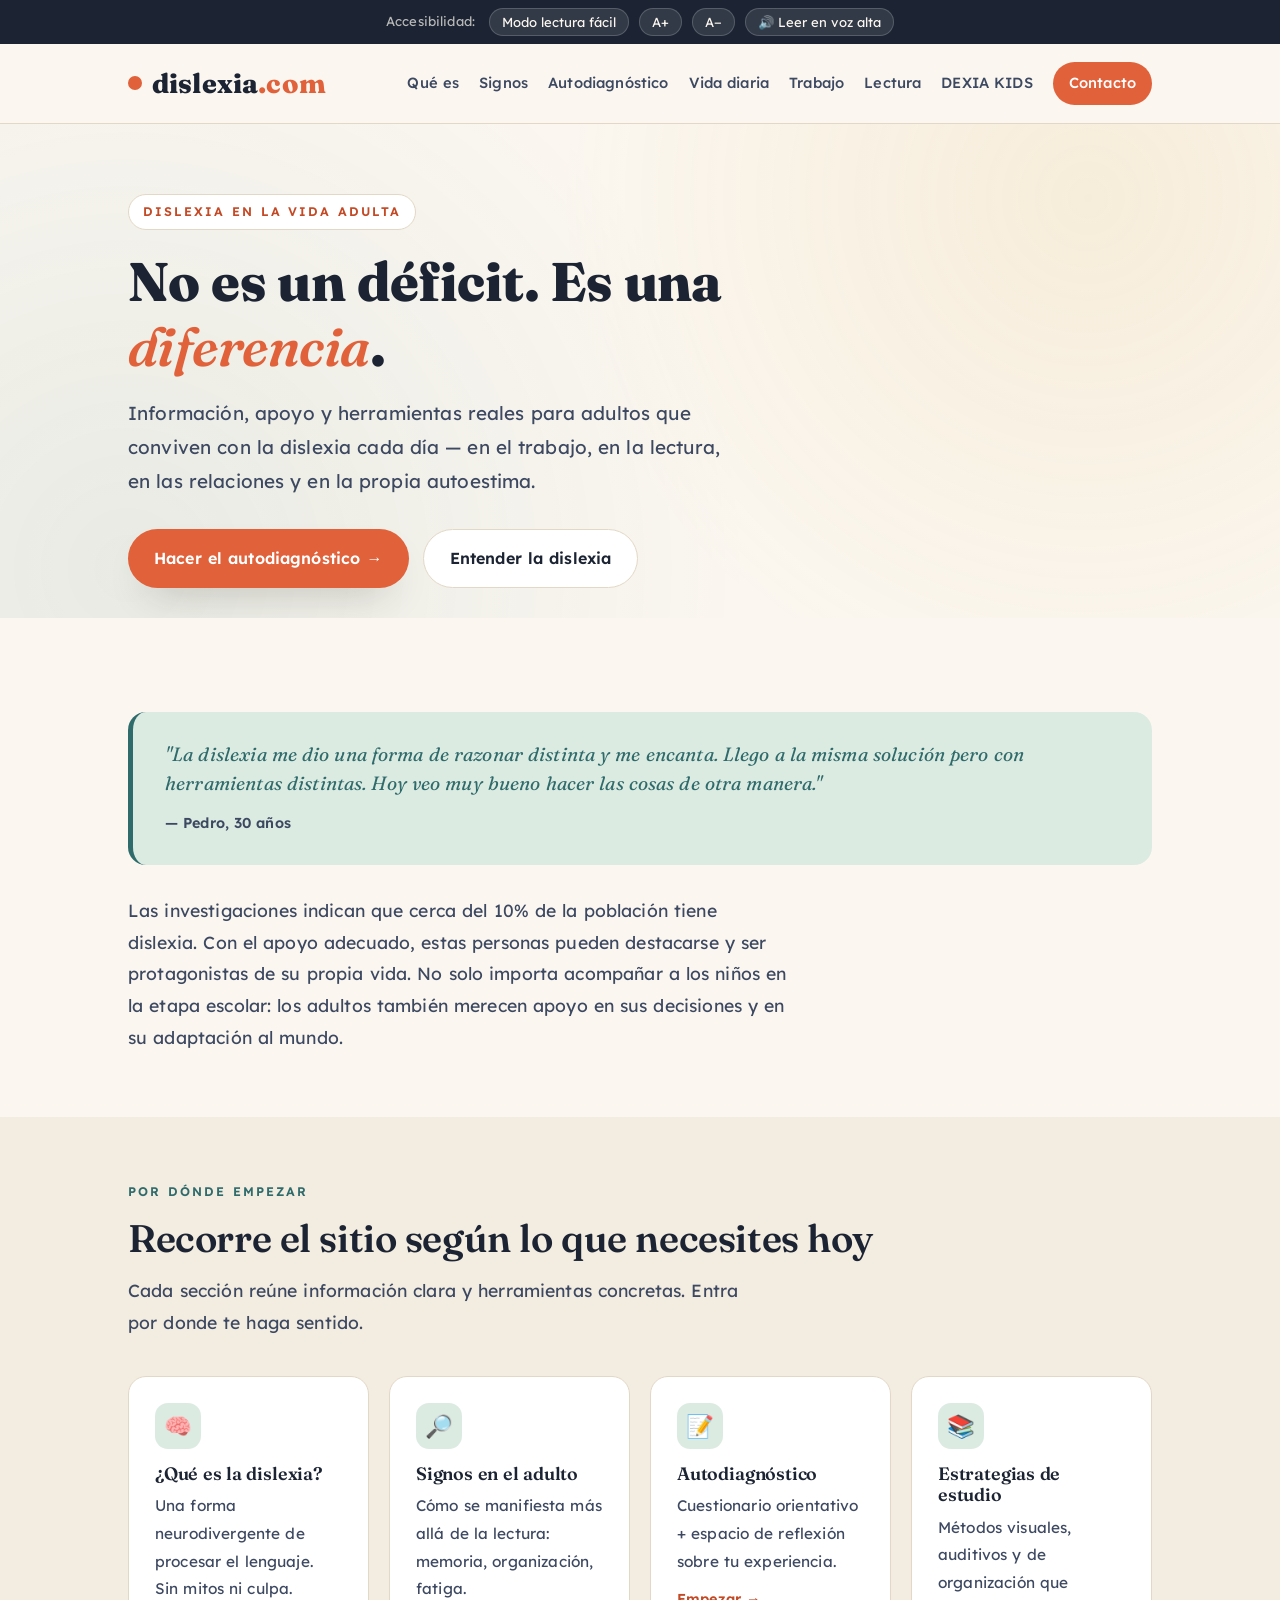
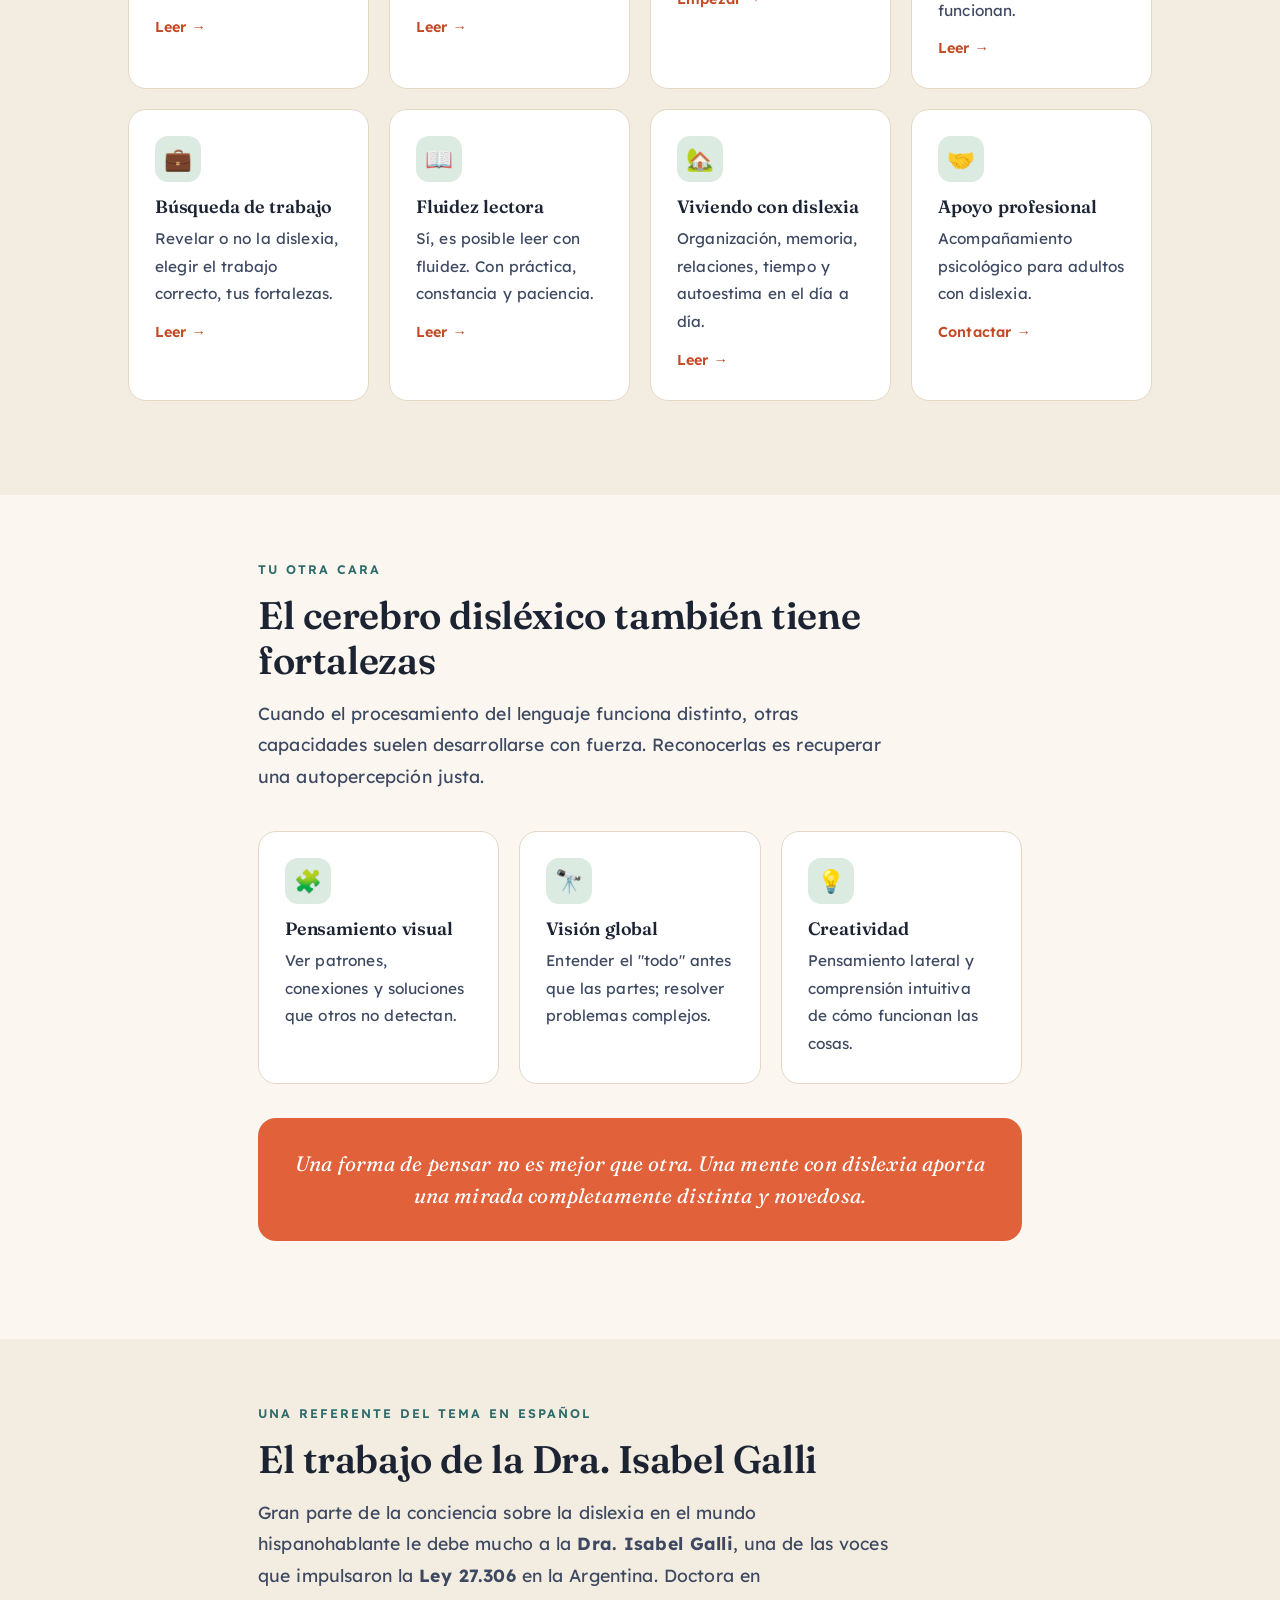
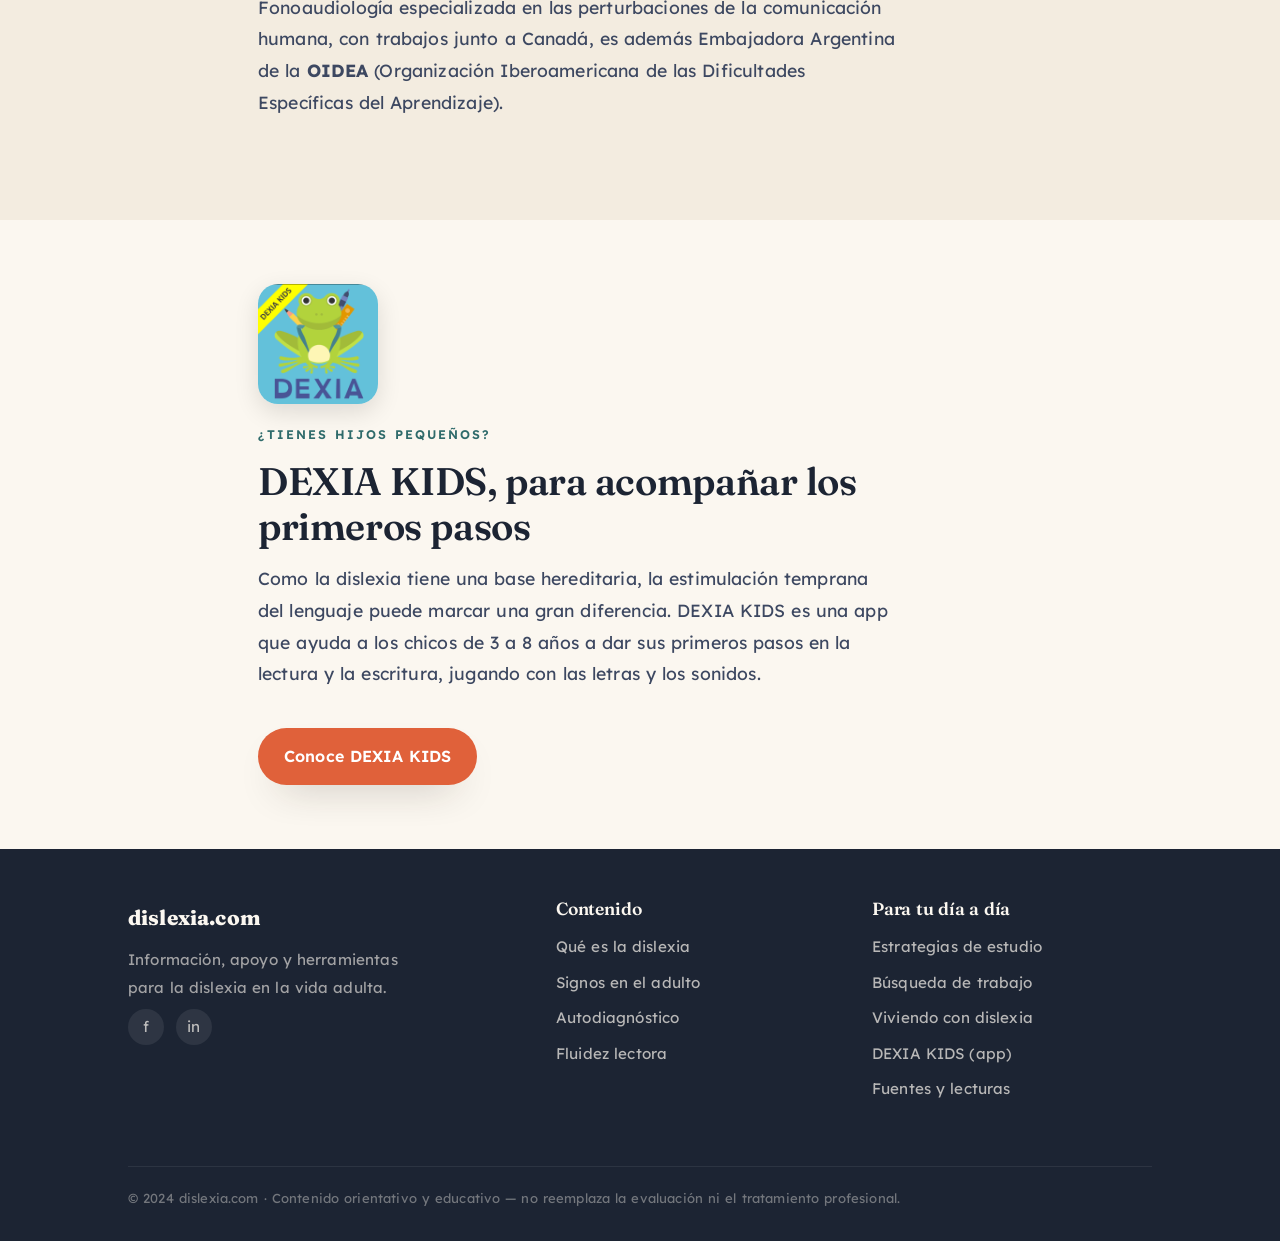
==== index.html @ 39fe810c "Add files via upload" ====
<!DOCTYPE html>
<html lang="es">
<head>
<meta charset="UTF-8">
<meta name="viewport" content="width=device-width, initial-scale=1.0">
<link rel="icon" type="image/svg+xml" href="favicon.svg">
<title>Dislexia en adultos: información, apoyo y herramientas · dislexia.com</title>
<meta name="description" content="Dislexia en adultos: qué es, signos, autodiagnóstico orientativo, estrategias para el trabajo y la lectura, y acompañamiento psicológico online.">
<link rel="canonical" href="https://dislexia.com/">
<meta name="theme-color" content="#e0613a">
<meta property="og:type" content="website">
<meta property="og:locale" content="es_AR">
<meta property="og:locale:alternate" content="en_US">
<meta property="og:site_name" content="dislexia.com">
<meta property="og:title" content="Dislexia en adultos: información, apoyo y herramientas · dislexia.com">
<meta property="og:description" content="Dislexia en adultos: qué es, signos, autodiagnóstico orientativo, estrategias para el trabajo y la lectura, y acompañamiento psicológico online.">
<meta property="og:url" content="https://dislexia.com/">
<meta property="og:image" content="https://dislexia.com/favicon.svg">
<meta name="twitter:card" content="summary">
<meta name="twitter:title" content="Dislexia en adultos: información, apoyo y herramientas · dislexia.com">
<meta name="twitter:description" content="Dislexia en adultos: qué es, signos, autodiagnóstico orientativo, estrategias para el trabajo y la lectura, y acompañamiento psicológico online.">
<link rel="preconnect" href="https://fonts.googleapis.com">
<link rel="preconnect" href="https://fonts.gstatic.com" crossorigin>
<link href="https://fonts.googleapis.com/css2?family=Fraunces:opsz,wght@9..144,400;9..144,500;9..144,600;9..144,800&family=Lexend:wght@300;400;500;600;700&display=swap" rel="stylesheet">
<link rel="stylesheet" href="estilos.css">
<script type="application/ld+json">
{
  "@context": "https://schema.org",
  "@type": "Psychologist",
  "name": "Lic. Carolina Pampliega",
  "description": "Psicóloga especializada en el acompañamiento de adultos con dislexia. Atención online en español e inglés.",
  "url": "https://dislexia.com/",
  "image": "https://dislexia.com/favicon.svg",
  "knowsLanguage": ["es", "en"],
  "availableLanguage": ["Spanish", "English"],
  "areaServed": "Online",
  "medicalSpecialty": "Psychology"
}
</script>
</head>
<body>
<div class="a11y" role="region" aria-label="Opciones de accesibilidad">
  <span>Accesibilidad:</span>
  <button id="tggLegible" aria-pressed="false">Modo lectura fácil</button>
  <button id="fontUp">A+</button>
  <button id="fontDown">A−</button>
  <button id="readAloud" aria-pressed="false">🔊 Leer en voz alta</button>
</div>

<nav class="site">
  <div class="wrap">
    <a href="index.html" class="brand"><span class="dot"></span>dislexia<span style="color:var(--accent)">.com</span></a>
    <button class="navtoggle" aria-label="Menú" id="navtoggle">☰</button>
    <div class="navlinks" id="navlinks">
      <a href="que-es.html">Qué es</a>
      <a href="signos.html">Signos</a>
      <a href="autodiagnostico.html">Autodiagnóstico</a>
      <a href="vida-diaria.html">Vida diaria</a>
      <a href="trabajo.html">Trabajo</a>
      <a href="lectura.html">Lectura</a>
      <a href="dexia-kids.html">DEXIA KIDS</a>
      <a href="contacto.html" class="cta">Contacto</a>
    </div>
  </div>
</nav>

<main>
<header class="page-head" style="padding-bottom:30px">
  <div class="bg"></div>
  <div class="wrap">
    <span class="eyebrow">Dislexia en la vida adulta</span>
    <h1>No es un déficit. Es una <em>diferencia</em>.</h1>
    <p class="lead">Información, apoyo y herramientas reales para adultos que conviven con la dislexia cada día — en el trabajo, en la lectura, en las relaciones y en la propia autoestima.</p>
    <div class="cta-row" style="margin-top:30px">
      <a href="autodiagnostico.html" class="btn btn-primary">Hacer el autodiagnóstico →</a>
      <a href="que-es.html" class="btn btn-ghost">Entender la dislexia</a>
    </div>
  </div>
</header>

<section class="block">
  <div class="wrap">
    <div class="quote-box reveal">
      <p>"La dislexia me dio una forma de razonar distinta y me encanta. Llego a la misma solución pero con herramientas distintas. Hoy veo muy bueno hacer las cosas de otra manera."</p>
      <cite>— Pedro, 30 años</cite>
    </div>
    <p style="font-size:1.1rem;color:var(--ink-soft);max-width:60ch">Las investigaciones indican que cerca del 10% de la población tiene dislexia. Con el apoyo adecuado, estas personas pueden destacarse y ser protagonistas de su propia vida. No solo importa acompañar a los niños en la etapa escolar: los adultos también merecen apoyo en sus decisiones y en su adaptación al mundo.</p>
  </div>
</section>

<section class="block alt">
  <div class="wrap">
    <span class="sec-tag">Por dónde empezar</span>
    <h2>Recorre el sitio según lo que necesites hoy</h2>
    <p class="sec-intro">Cada sección reúne información clara y herramientas concretas. Entra por donde te haga sentido.</p>
    <div class="cards">
      <a href="que-es.html" class="card reveal"><div class="ico">🧠</div><h3>¿Qué es la dislexia?</h3><p>Una forma neurodivergente de procesar el lenguaje. Sin mitos ni culpa.</p><span class="more">Leer →</span></a>
      <a href="signos.html" class="card reveal"><div class="ico">🔎</div><h3>Signos en el adulto</h3><p>Cómo se manifiesta más allá de la lectura: memoria, organización, fatiga.</p><span class="more">Leer →</span></a>
      <a href="autodiagnostico.html" class="card reveal"><div class="ico">📝</div><h3>Autodiagnóstico</h3><p>Cuestionario orientativo + espacio de reflexión sobre tu experiencia.</p><span class="more">Empezar →</span></a>
      <a href="estudio.html" class="card reveal"><div class="ico">📚</div><h3>Estrategias de estudio</h3><p>Métodos visuales, auditivos y de organización que funcionan.</p><span class="more">Leer →</span></a>
      <a href="trabajo.html" class="card reveal"><div class="ico">💼</div><h3>Búsqueda de trabajo</h3><p>Revelar o no la dislexia, elegir el trabajo correcto, tus fortalezas.</p><span class="more">Leer →</span></a>
      <a href="lectura.html" class="card reveal"><div class="ico">📖</div><h3>Fluidez lectora</h3><p>Sí, es posible leer con fluidez. Con práctica, constancia y paciencia.</p><span class="more">Leer →</span></a>
      <a href="vida-diaria.html" class="card reveal"><div class="ico">🏡</div><h3>Viviendo con dislexia</h3><p>Organización, memoria, relaciones, tiempo y autoestima en el día a día.</p><span class="more">Leer →</span></a>
      <a href="contacto.html" class="card reveal"><div class="ico">🤝</div><h3>Apoyo profesional</h3><p>Acompañamiento psicológico para adultos con dislexia.</p><span class="more">Contactar →</span></a>
    </div>
  </div>
</section>

<section class="block">
  <div class="wrap" style="max-width:820px">
    <span class="sec-tag">Tu otra cara</span>
    <h2>El cerebro disléxico también tiene fortalezas</h2>
    <p class="sec-intro">Cuando el procesamiento del lenguaje funciona distinto, otras capacidades suelen desarrollarse con fuerza. Reconocerlas es recuperar una autopercepción justa.</p>
    <div class="cards">
      <div class="card reveal"><div class="ico">🧩</div><h3>Pensamiento visual</h3><p>Ver patrones, conexiones y soluciones que otros no detectan.</p></div>
      <div class="card reveal"><div class="ico">🔭</div><h3>Visión global</h3><p>Entender el "todo" antes que las partes; resolver problemas complejos.</p></div>
      <div class="card reveal"><div class="ico">💡</div><h3>Creatividad</h3><p>Pensamiento lateral y comprensión intuitiva de cómo funcionan las cosas.</p></div>
    </div>
    <div class="highlight-band reveal"><p>Una forma de pensar no es mejor que otra. Una mente con dislexia aporta una mirada completamente distinta y novedosa.</p></div>
  </div>
</section>

<section class="block alt">
  <div class="wrap" style="max-width:820px">
    <span class="sec-tag">Una referente del tema en español</span>
    <h2>El trabajo de la Dra. Isabel Galli</h2>
    <p class="sec-intro">Gran parte de la conciencia sobre la dislexia en el mundo hispanohablante le debe mucho a la <strong>Dra. Isabel Galli</strong>, una de las voces que impulsaron la <strong>Ley 27.306</strong> en la Argentina. Doctora en Fonoaudiología especializada en las perturbaciones de la comunicación humana, con trabajos junto a Canadá, es además Embajadora Argentina de la <strong>OIDEA</strong> (Organización Iberoamericana de las Dificultades Específicas del Aprendizaje).</p>
  </div>
</section>

<section class="block">
  <div class="wrap" style="max-width:820px">
    <img src="dexia-kids-logo.png" alt="Logo de DEXIA KIDS: una ranita con mochila, lápiz y regla" style="display:block;width:120px;height:auto;border-radius:20px;margin-bottom:20px;box-shadow:0 8px 24px rgba(0,0,0,.12)">
    <span class="sec-tag">¿Tienes hijos pequeños?</span>
    <h2>DEXIA KIDS, para acompañar los primeros pasos</h2>
    <p class="sec-intro">Como la dislexia tiene una base hereditaria, la estimulación temprana del lenguaje puede marcar una gran diferencia. DEXIA KIDS es una app que ayuda a los chicos de 3 a 8 años a dar sus primeros pasos en la lectura y la escritura, jugando con las letras y los sonidos.</p>
    <a class="btn btn-primary" href="dexia-kids.html">Conoce DEXIA KIDS</a>
  </div>
</section>
</main>

<footer>
  <div class="wrap">
    <div>
      <div class="brand-f">dislexia.com</div>
      <p style="color:rgba(251,247,240,.6);font-size:.95rem;max-width:30ch">Información, apoyo y herramientas para la dislexia en la vida adulta.</p>
      <div class="social">
        <a href="https://www.facebook.com/mundodexia/" aria-label="Facebook">f</a>
        <a href="https://www.instagram.com/todo.dislexia/" aria-label="Instagram">in</a>
      </div>
    </div>
    <div>
      <h4>Contenido</h4>
      <a href="que-es.html">Qué es la dislexia</a>
      <a href="signos.html">Signos en el adulto</a>
      <a href="autodiagnostico.html">Autodiagnóstico</a>
      <a href="lectura.html">Fluidez lectora</a>
    </div>
    <div>
      <h4>Para tu día a día</h4>
      <a href="estudio.html">Estrategias de estudio</a>
      <a href="trabajo.html">Búsqueda de trabajo</a>
      <a href="vida-diaria.html">Viviendo con dislexia</a>
      <a href="dexia-kids.html">DEXIA KIDS (app)</a>
      <a href="fuentes.html">Fuentes y lecturas</a>
    </div>
    <div class="legal" id="gc-visitors" style="display:none">Gracias a nuestros <span id="gc-count">XXX</span> visitantes en 2026.</div>
    <div class="legal">© 2024 dislexia.com · Contenido orientativo y educativo — no reemplaza la evaluación ni el tratamiento profesional.</div>
  </div>
</footer>
<script src="script.js"></script>
<script id="gc-count-fetch">
(function(){
  fetch('https://cpampliega.goatcounter.com/counter/TOTAL.json')
    .then(function(r){ return r.ok ? r.json() : Promise.reject(); })
    .then(function(d){
      // d.count_unique es el conteo de visitantes (sin formatear suele venir en count_unique o count)
      var raw = (d.count_unique != null ? d.count_unique : d.count);
      var n = parseInt(String(raw).replace(/[^0-9]/g,''), 10);
      if (isNaN(n) || n < 1) return;
      var el = document.getElementById('gc-count');
      if (el) el.textContent = n.toLocaleString('es-AR');
      document.querySelectorAll('#gc-visitors').forEach(function(x){ x.style.display=''; });
    })
    .catch(function(){ /* si falla, la linea queda oculta */ });
})();
</script>
<script data-goatcounter="https://cpampliega.goatcounter.com/count"
        async src="//gc.zgo.at/count.js"></script>
</body>
</html>
---- estilos.css ----
/* ===== dislexia.com — estilos compartidos ===== */
:root{
  --ink:#1c2433; --ink-soft:#3d4861; --paper:#fbf7f0; --paper-2:#f3ece0;
  --accent:#e0613a; --accent-deep:#c44a26; --teal:#2f6b6b; --teal-soft:#dcebe2;
  --gold:#d9a441; --line:#e3d8c6; --shadow:0 18px 40px -22px rgba(40,30,20,.45);
  --radius:18px; --maxw:1080px;
}
*{box-sizing:border-box;margin:0;padding:0}
html{scroll-behavior:smooth}
body{
  font-family:'Lexend',sans-serif; background:var(--paper); color:var(--ink);
  line-height:1.8; letter-spacing:.01em; word-spacing:.05em;
  -webkit-font-smoothing:antialiased; overflow-x:hidden;
}
h1,h2,h3,h4{font-family:'Fraunces',serif;line-height:1.18;letter-spacing:-.01em;font-weight:600}
a{color:inherit}
::selection{background:var(--accent);color:#fff}
img{max-width:100%}

/* modo lectura fácil */
body.legible{font-weight:500;line-height:2.1;letter-spacing:.05em;word-spacing:.18em}
body.legible p,body.legible li{max-width:62ch}

.wrap{max-width:var(--maxw);margin:0 auto;padding:0 28px}

/* barra accesibilidad */
.a11y{position:relative;z-index:60;background:var(--ink);color:var(--paper);
  display:flex;justify-content:center;gap:10px;flex-wrap:wrap;padding:8px 16px;font-size:.82rem}
.a11y button{background:rgba(255,255,255,.1);color:var(--paper);border:1px solid rgba(255,255,255,.18);
  padding:5px 12px;border-radius:999px;cursor:pointer;font-family:inherit;font-size:.82rem;transition:.2s}
.a11y button:hover,.a11y button[aria-pressed="true"]{background:var(--accent);border-color:var(--accent)}
.a11y span{opacity:.7;align-self:center;margin-right:4px}

/* nav */
nav.site{position:sticky;top:0;z-index:50;background:rgba(251,247,240,.9);backdrop-filter:blur(10px);
  border-bottom:1px solid var(--line)}
nav.site .wrap{display:flex;align-items:center;justify-content:space-between;padding-top:15px;padding-bottom:15px}
.brand{font-family:'Fraunces',serif;font-weight:800;font-size:1.7rem;display:flex;align-items:center;gap:10px;text-decoration:none}
.brand .dot{width:14px;height:14px;border-radius:50%;background:var(--accent)}
.brand span[style*="accent"]{margin-left:-10px}
.navlinks{display:flex;gap:20px;font-size:.92rem;font-weight:500;align-items:center;flex-wrap:wrap}
.navlinks a{text-decoration:none;color:var(--ink-soft);transition:.2s;padding:4px 0}
.navlinks a:hover,.navlinks a.active{color:var(--accent)}
.navlinks a.cta{background:var(--accent);color:#fff;padding:8px 16px;border-radius:999px}
.navlinks a.cta:hover{background:var(--accent-deep);color:#fff}
.navtoggle{display:none;background:none;border:0;font-size:1.6rem;cursor:pointer;color:var(--ink)}
@media(max-width:920px){
  .navlinks{display:none;position:absolute;top:100%;left:0;right:0;flex-direction:column;align-items:flex-start;
    background:var(--paper);padding:20px 28px;gap:14px;border-bottom:1px solid var(--line)}
  .navlinks.open{display:flex}
  .navtoggle{display:block}
}
@media(max-width:420px){
  .brand{font-size:1.45rem}
}

/* botones */
.btn{display:inline-flex;align-items:center;gap:9px;padding:14px 26px;border-radius:999px;
  font-family:inherit;font-weight:600;font-size:1rem;text-decoration:none;cursor:pointer;border:0;transition:.22s}
.btn-primary{background:var(--accent);color:#fff;box-shadow:var(--shadow)}
.btn-primary:hover{background:var(--accent-deep);transform:translateY(-2px)}
.btn-ghost{background:#fff;color:var(--ink);border:1.5px solid var(--line)}
.btn-ghost:hover{border-color:var(--accent);color:var(--accent-deep)}
.cta-row{display:flex;gap:14px;flex-wrap:wrap}

/* page header */
.page-head{padding:70px 0 50px;position:relative;overflow:hidden}
.page-head .bg{position:absolute;inset:0;z-index:0;opacity:.5;
  background:radial-gradient(circle at 85% 15%,rgba(217,164,65,.25),transparent 45%),
             radial-gradient(circle at 10% 90%,rgba(47,107,107,.18),transparent 50%)}
.page-head .wrap{position:relative;z-index:1}
.eyebrow{display:inline-block;font-size:.78rem;font-weight:600;letter-spacing:.16em;text-transform:uppercase;
  color:var(--accent-deep);background:#fff;border:1px solid var(--line);padding:6px 14px;border-radius:999px;margin-bottom:20px}
.page-head h1{font-size:clamp(2.1rem,5vw,3.4rem);font-weight:800;margin-bottom:18px;max-width:18ch}
.page-head h1 em{font-style:italic;color:var(--accent);font-weight:600}
.page-head p.lead{font-size:1.18rem;color:var(--ink-soft);max-width:56ch}

/* secciones contenido */
.content{padding:30px 0 70px}
.content .wrap{max-width:820px}
.content h2{font-size:clamp(1.5rem,3vw,2rem);margin:46px 0 16px;color:var(--ink)}
.content h2:first-child{margin-top:0}
.content h3{font-size:1.2rem;margin:30px 0 10px;color:var(--teal)}
.content p{margin-bottom:18px;color:var(--ink-soft);font-size:1.05rem}
.content ul{margin:0 0 22px;padding-left:0;list-style:none}
.content ul li{position:relative;padding-left:30px;margin-bottom:12px;color:var(--ink-soft);font-size:1.05rem}
.content ul li::before{content:"";position:absolute;left:6px;top:.7em;width:8px;height:8px;border-radius:50%;background:var(--accent)}
.content ul.check li::before{content:"✓";left:0;top:0;width:auto;height:auto;background:none;color:var(--teal);font-weight:700}

/* tarjetas */
.cards{display:grid;grid-template-columns:repeat(auto-fit,minmax(240px,1fr));gap:20px;margin:30px 0}
.card{background:#fff;border:1px solid var(--line);border-radius:var(--radius);padding:26px;transition:.25s;text-decoration:none;color:inherit;display:block}
a.card:hover{transform:translateY(-4px);box-shadow:var(--shadow);border-color:var(--accent)}
.card .ico{width:46px;height:46px;border-radius:13px;display:grid;place-items:center;background:var(--teal-soft);font-size:1.4rem;margin-bottom:14px}
.card h3{font-size:1.12rem;margin:0 0 8px;color:var(--ink)}
.card p{font-size:.96rem;color:var(--ink-soft);margin:0}
.card .more{display:inline-block;margin-top:12px;font-size:.9rem;font-weight:600;color:var(--accent-deep)}

/* cita */
.quote-box{background:var(--teal-soft);border-radius:var(--radius);padding:28px 32px;margin:30px 0;
  border-left:5px solid var(--teal)}
.quote-box p{font-family:'Fraunces',serif;font-style:italic;font-size:1.2rem;color:var(--teal);margin:0;line-height:1.55}
.quote-box cite{display:block;margin-top:12px;font-style:normal;font-size:.9rem;font-weight:600;color:var(--ink-soft);font-family:'Lexend',sans-serif}

/* callout */
.callout{background:var(--paper-2);border:1px dashed var(--line);border-radius:14px;padding:20px 24px;margin:26px 0;font-size:1rem;color:var(--ink-soft)}
.callout strong{color:var(--ink)}
.highlight-band{background:var(--accent);color:#fff;border-radius:var(--radius);padding:30px 34px;margin:34px 0;text-align:center}
.highlight-band p{color:#fff;font-family:'Fraunces',serif;font-size:1.3rem;font-style:italic;margin:0;line-height:1.5}

.alt{background:var(--paper-2)}
section.block{padding:64px 0}
section.block h2{font-size:clamp(1.7rem,3.5vw,2.4rem);margin-bottom:14px}
.sec-tag{font-size:.78rem;font-weight:600;letter-spacing:.16em;text-transform:uppercase;color:var(--teal);margin-bottom:12px;display:block}
.sec-intro{font-size:1.1rem;color:var(--ink-soft);max-width:58ch;margin-bottom:38px}

/* footer */
footer{background:var(--ink);color:rgba(251,247,240,.65);padding:50px 28px 30px}
footer .wrap{max-width:var(--maxw);display:grid;grid-template-columns:1.4fr 1fr 1fr;gap:36px}
@media(max-width:740px){footer .wrap{grid-template-columns:1fr;gap:26px}}
footer h4{font-family:'Fraunces',serif;color:var(--paper);font-size:1.1rem;margin-bottom:14px}
footer a{color:rgba(251,247,240,.7);text-decoration:none;display:block;margin-bottom:8px;font-size:.95rem}
footer a:hover{color:var(--gold)}
footer .brand-f{font-family:'Fraunces',serif;font-weight:800;color:var(--paper);font-size:1.3rem;margin-bottom:10px}
footer .legal{grid-column:1/-1;border-top:1px solid rgba(255,255,255,.12);margin-top:20px;padding-top:20px;font-size:.82rem;opacity:.6}
.social{display:flex;gap:12px;margin-top:8px}
.social a{display:inline-grid;place-items:center;width:36px;height:36px;border-radius:50%;background:rgba(255,255,255,.08);margin:0}
.social a:hover{background:var(--gold);color:var(--ink)}

.reveal{opacity:0;transform:translateY(22px);transition:.7s}
.reveal.in{opacity:1;transform:none}
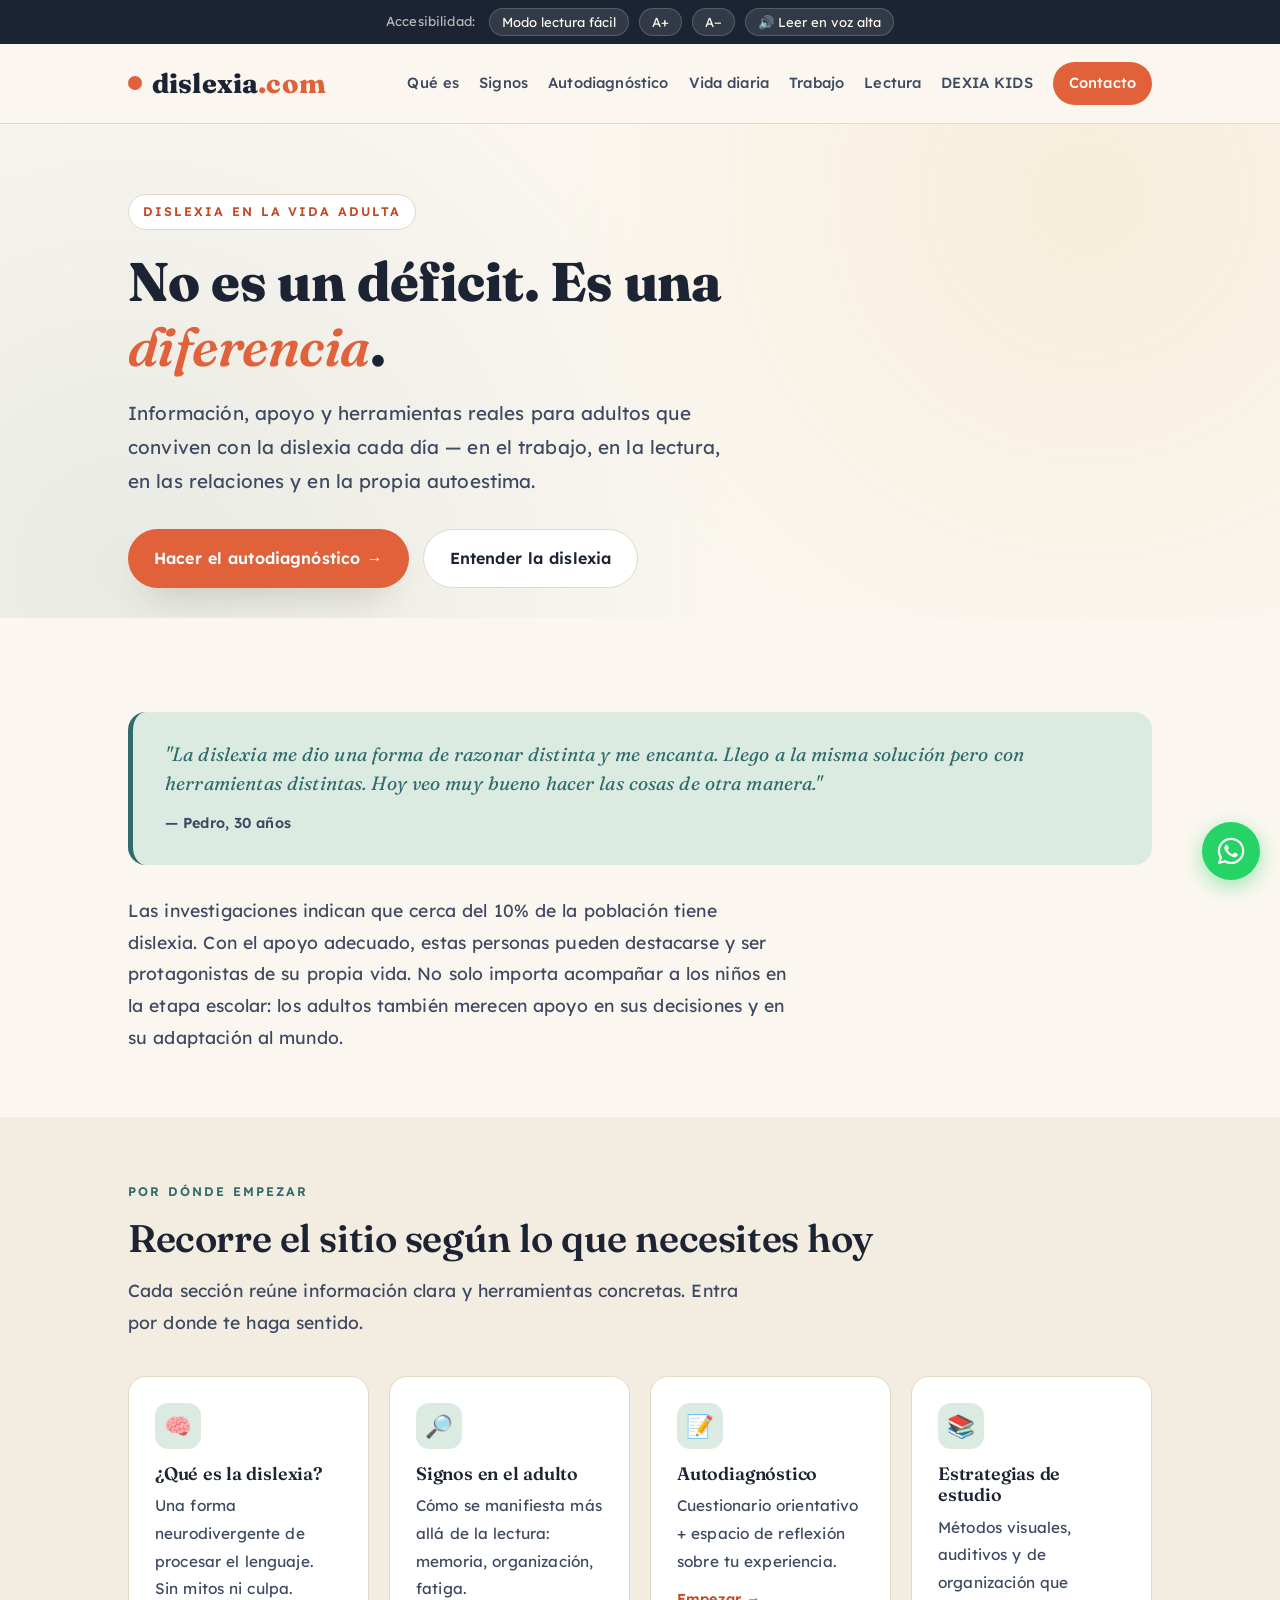
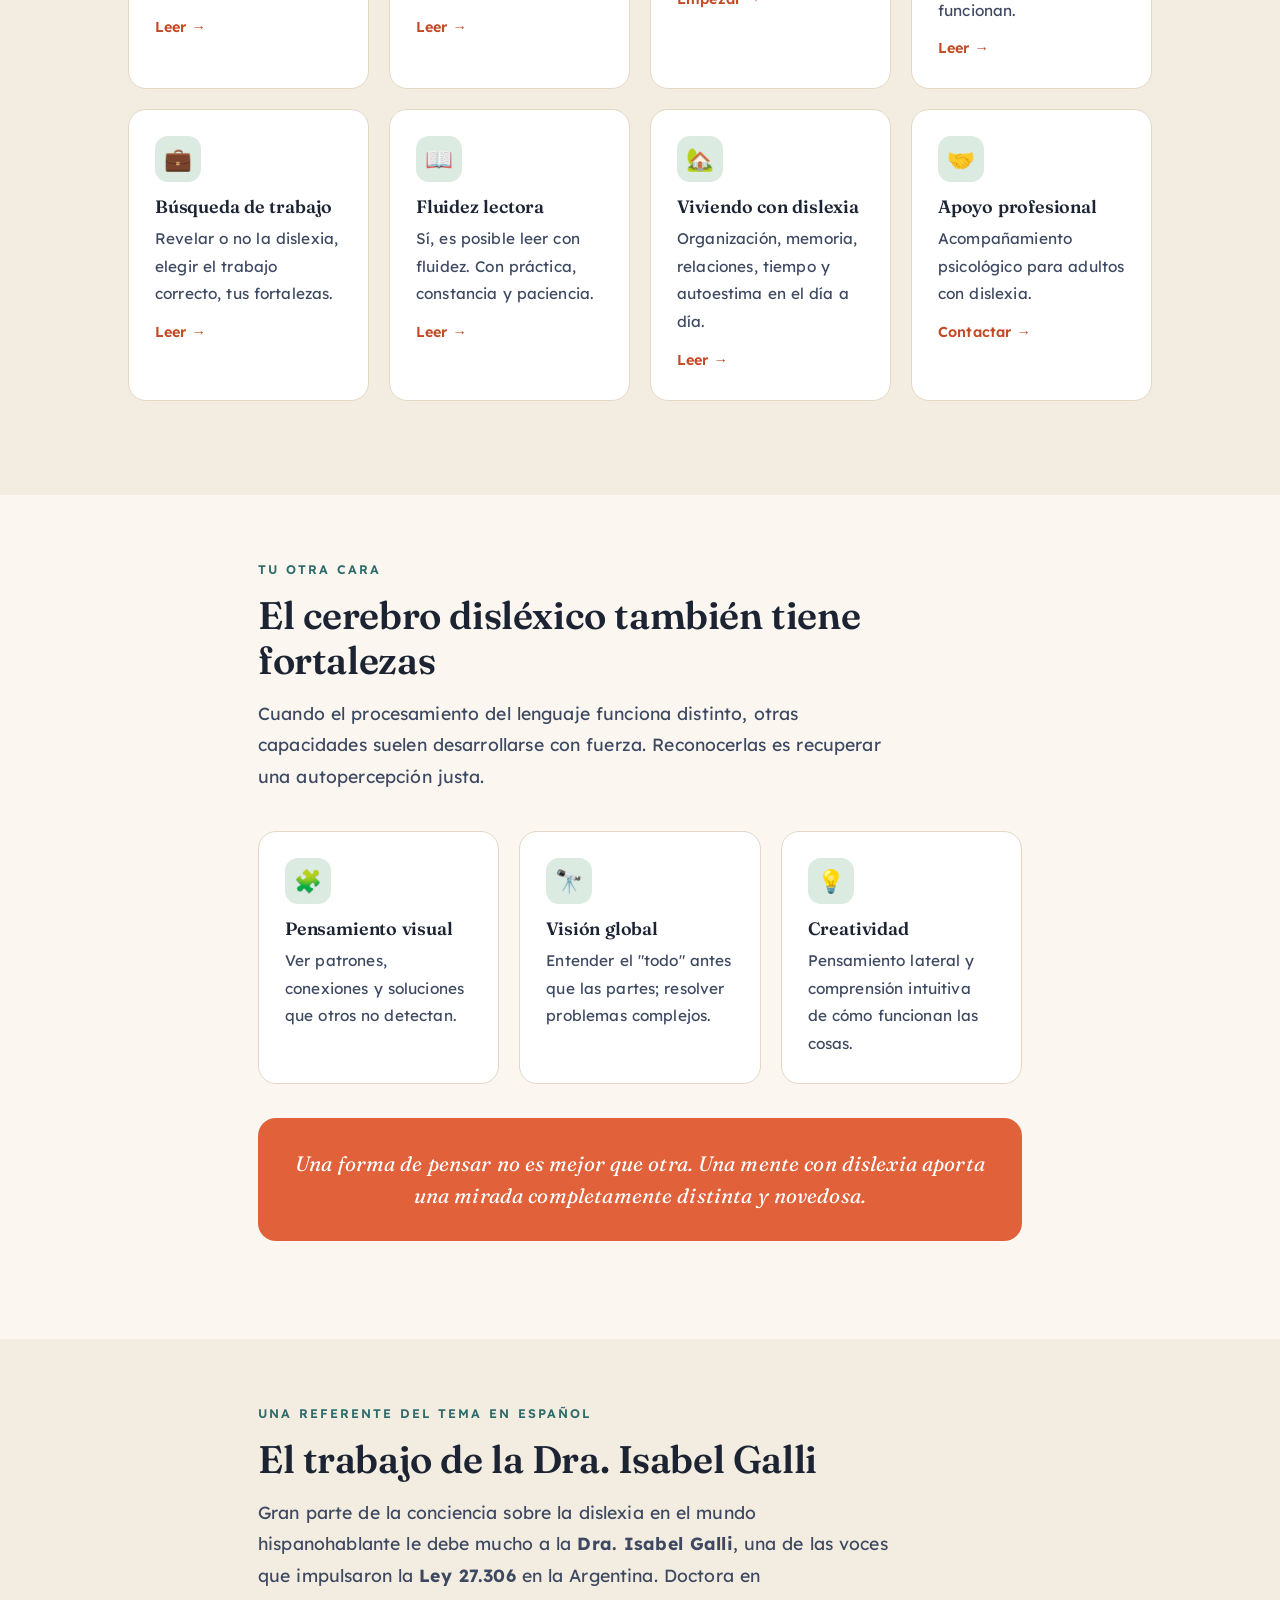
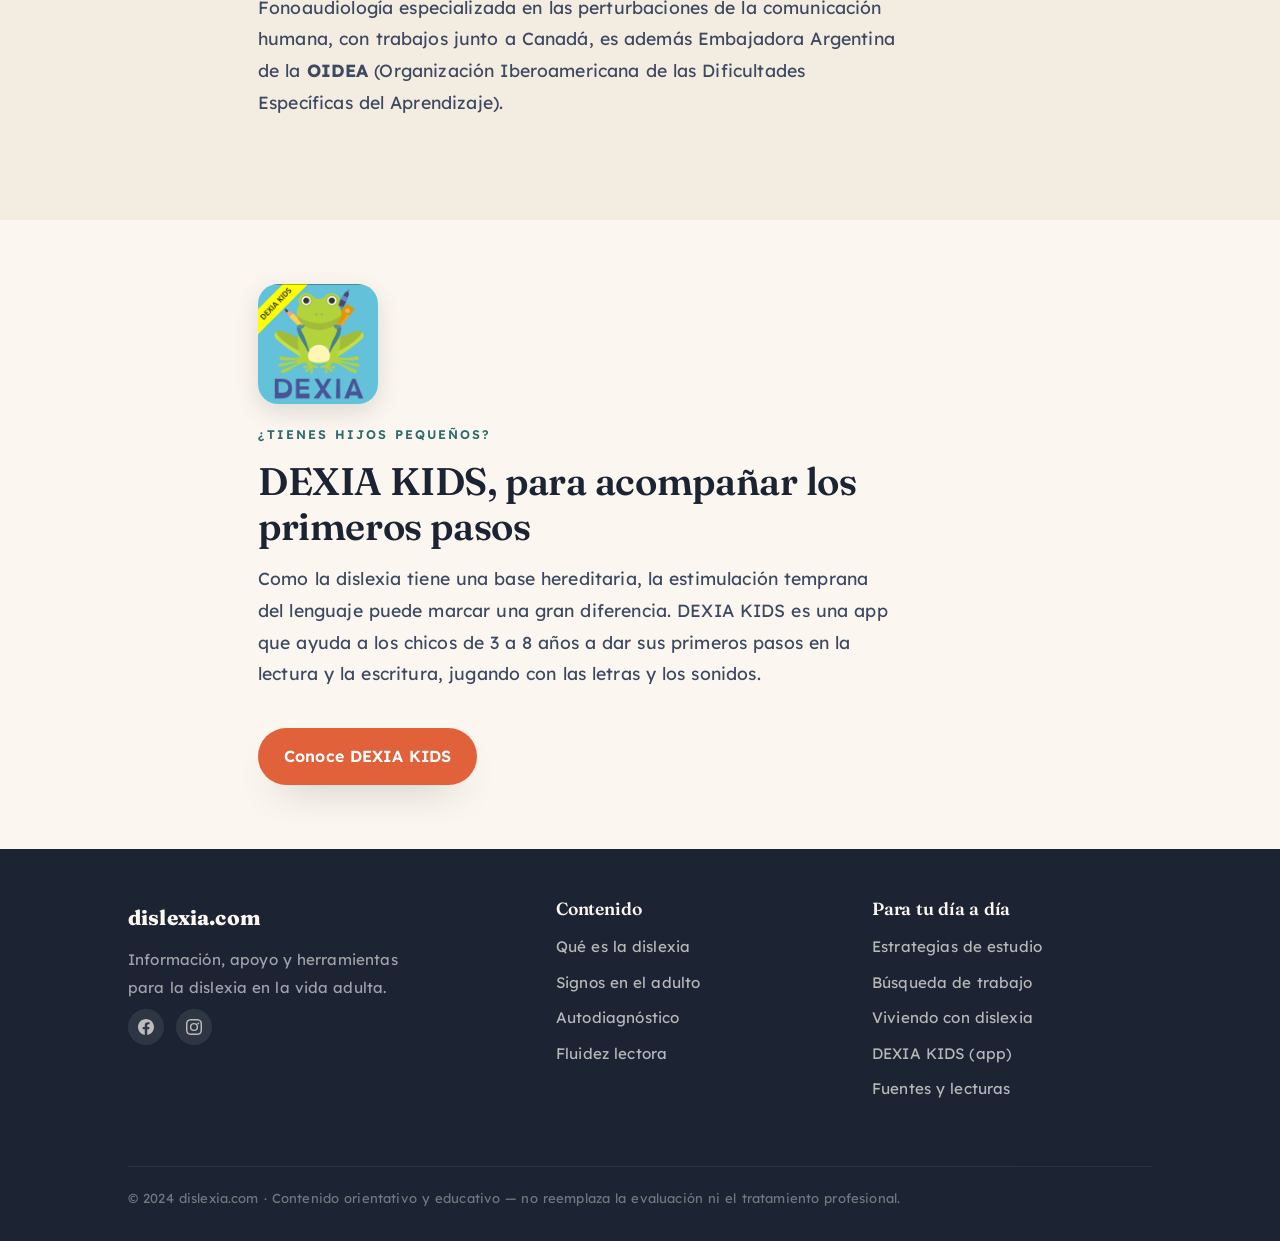
==== commit e952c369: "Add files via upload" ====
--- a/index.html
+++ b/index.html
@@ -145,8 +145,8 @@
       <div class="brand-f">dislexia.com</div>
       <p style="color:rgba(251,247,240,.6);font-size:.95rem;max-width:30ch">Información, apoyo y herramientas para la dislexia en la vida adulta.</p>
       <div class="social">
-        <a href="https://www.facebook.com/mundodexia/" aria-label="Facebook">f</a>
-        <a href="https://www.instagram.com/todo.dislexia/" aria-label="Instagram">in</a>
+        <a href="https://www.facebook.com/mundodexia/" aria-label="Facebook"><svg viewBox="0 0 24 24" width="16" height="16" fill="currentColor" aria-hidden="true"><path d="M24 12.07C24 5.4 18.63 0 12 0S0 5.4 0 12.07C0 18.1 4.39 23.1 10.13 24v-8.44H7.08v-3.49h3.05V9.41c0-3.02 1.79-4.69 4.53-4.69 1.31 0 2.68.24 2.68.24v2.97h-1.51c-1.49 0-1.96.93-1.96 1.89v2.25h3.33l-.53 3.49h-2.8V24C19.61 23.1 24 18.1 24 12.07z"/></svg></a>
+        <a href="https://www.instagram.com/todo.dislexia/" aria-label="Instagram"><svg viewBox="0 0 24 24" width="16" height="16" fill="currentColor" aria-hidden="true"><path d="M12 2.16c3.2 0 3.58.01 4.85.07 1.17.05 1.8.25 2.23.41.56.22.96.48 1.38.9.42.42.68.82.9 1.38.16.42.36 1.06.41 2.23.06 1.27.07 1.65.07 4.85s-.01 3.58-.07 4.85c-.05 1.17-.25 1.8-.41 2.23-.22.56-.48.96-.9 1.38-.42.42-.82.68-1.38.9-.42.16-1.06.36-2.23.41-1.27.06-1.65.07-4.85.07s-3.58-.01-4.85-.07c-1.17-.05-1.8-.25-2.23-.41a3.7 3.7 0 0 1-1.38-.9 3.7 3.7 0 0 1-.9-1.38c-.16-.42-.36-1.06-.41-2.23-.06-1.27-.07-1.65-.07-4.85s.01-3.58.07-4.85c.05-1.17.25-1.8.41-2.23.22-.56.48-.96.9-1.38.42-.42.82-.68 1.38-.9.42-.16 1.06-.36 2.23-.41C8.42 2.17 8.8 2.16 12 2.16zM12 0C8.74 0 8.33.01 7.05.07 5.78.13 4.9.33 4.14.63c-.79.31-1.46.72-2.12 1.38C1.35 2.67.94 3.34.63 4.13.33 4.9.13 5.77.07 7.05.01 8.33 0 8.74 0 12s.01 3.67.07 4.95c.06 1.28.26 2.15.56 2.92.31.79.72 1.46 1.38 2.12.66.66 1.33 1.07 2.12 1.38.77.3 1.64.5 2.92.56C8.33 23.99 8.74 24 12 24s3.67-.01 4.95-.07c1.28-.06 2.15-.26 2.92-.56a5.86 5.86 0 0 0 2.12-1.38 5.86 5.86 0 0 0 1.38-2.12c.3-.77.5-1.64.56-2.92.06-1.28.07-1.69.07-4.95s-.01-3.67-.07-4.95c-.06-1.28-.26-2.15-.56-2.92a5.86 5.86 0 0 0-1.38-2.12A5.86 5.86 0 0 0 19.87.63c-.77-.3-1.64-.5-2.92-.56C15.67.01 15.26 0 12 0zm0 5.84a6.16 6.16 0 1 0 0 12.32 6.16 6.16 0 0 0 0-12.32zM12 16a4 4 0 1 1 0-8 4 4 0 0 1 0 8zm6.41-10.85a1.44 1.44 0 1 0 0 2.88 1.44 1.44 0 0 0 0-2.88z"/></svg></a>
       </div>
     </div>
     <div>
@@ -187,5 +187,19 @@
 </script>
 <script data-goatcounter="https://cpampliega.goatcounter.com/count"
         async src="//gc.zgo.at/count.js"></script>
+<!-- Botón flotante de WhatsApp -->
+<a href="https://wa.me/5491130303344?text=Hola%2C%20me%20interesa%20coordinar%20la%20consulta%20sin%20costo."
+   target="_blank" rel="noopener"
+   class="wa-float" aria-label="Escribir por WhatsApp">
+  <svg viewBox="0 0 24 24" width="30" height="30" fill="#fff" aria-hidden="true"><path d="M19.05 4.91A9.82 9.82 0 0 0 12.04 2C6.58 2 2.13 6.45 2.13 11.91c0 1.75.46 3.45 1.32 4.95L2.05 22l5.25-1.38a9.9 9.9 0 0 0 4.74 1.21h.004c5.46 0 9.91-4.45 9.91-9.91 0-2.65-1.03-5.14-2.9-7.01zm-7.01 15.24h-.003a8.23 8.23 0 0 1-4.19-1.15l-.3-.18-3.12.82.83-3.04-.2-.31a8.18 8.18 0 0 1-1.26-4.38c0-4.54 3.7-8.24 8.25-8.24a8.2 8.2 0 0 1 5.83 2.42 8.18 8.18 0 0 1 2.41 5.83c0 4.54-3.7 8.24-8.24 8.24zm4.52-6.16c-.25-.12-1.47-.72-1.69-.81-.23-.08-.39-.12-.56.12-.16.25-.64.81-.79.97-.14.17-.29.19-.54.06-.25-.12-1.05-.39-1.99-1.23-.74-.66-1.23-1.47-1.38-1.72-.14-.25-.01-.38.11-.51.11-.11.25-.29.37-.43.13-.14.17-.25.25-.41.08-.17.04-.31-.02-.43-.06-.12-.56-1.34-.76-1.84-.2-.48-.4-.42-.56-.43-.14-.01-.31-.01-.47-.01-.17 0-.43.06-.66.31-.23.25-.86.85-.86 2.07 0 1.22.89 2.4 1.01 2.56.12.17 1.75 2.67 4.23 3.74.59.26 1.05.41 1.41.52.59.19 1.13.16 1.56.1.48-.07 1.47-.6 1.67-1.18.21-.58.21-1.07.14-1.18-.06-.11-.22-.17-.47-.29z"/></svg>
+</a>
+<style>
+.wa-float{position:fixed;right:20px;bottom:20px;width:58px;height:58px;border-radius:50%;
+  background:#25D366;display:flex;align-items:center;justify-content:center;z-index:9999;
+  box-shadow:0 6px 20px rgba(37,211,102,.45);transition:transform .15s ease,box-shadow .15s ease}
+.wa-float:hover{transform:scale(1.08);box-shadow:0 8px 26px rgba(37,211,102,.55)}
+.wa-float svg{width:32px;height:32px}
+@media(max-width:600px){.wa-float{right:16px;bottom:16px;width:52px;height:52px}.wa-float svg{width:28px;height:28px}}
+</style>
 </body>
 </html>
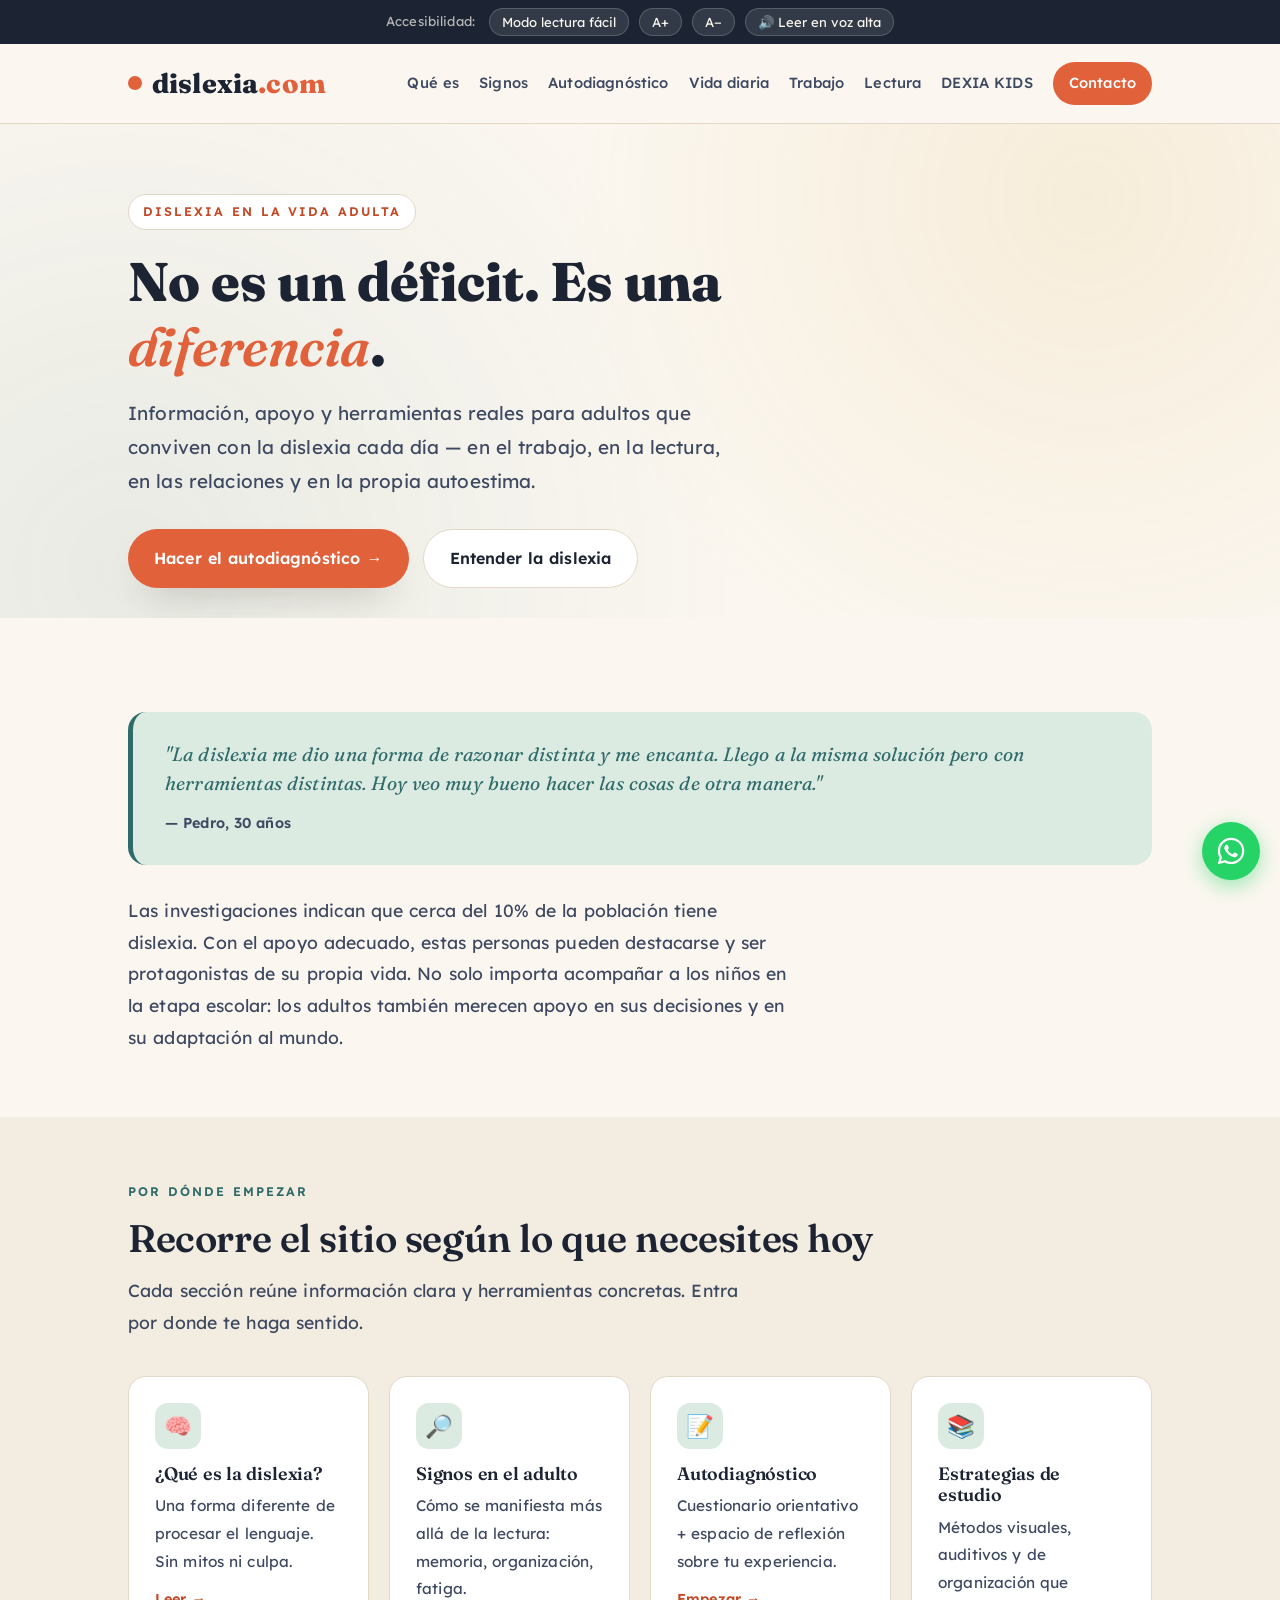
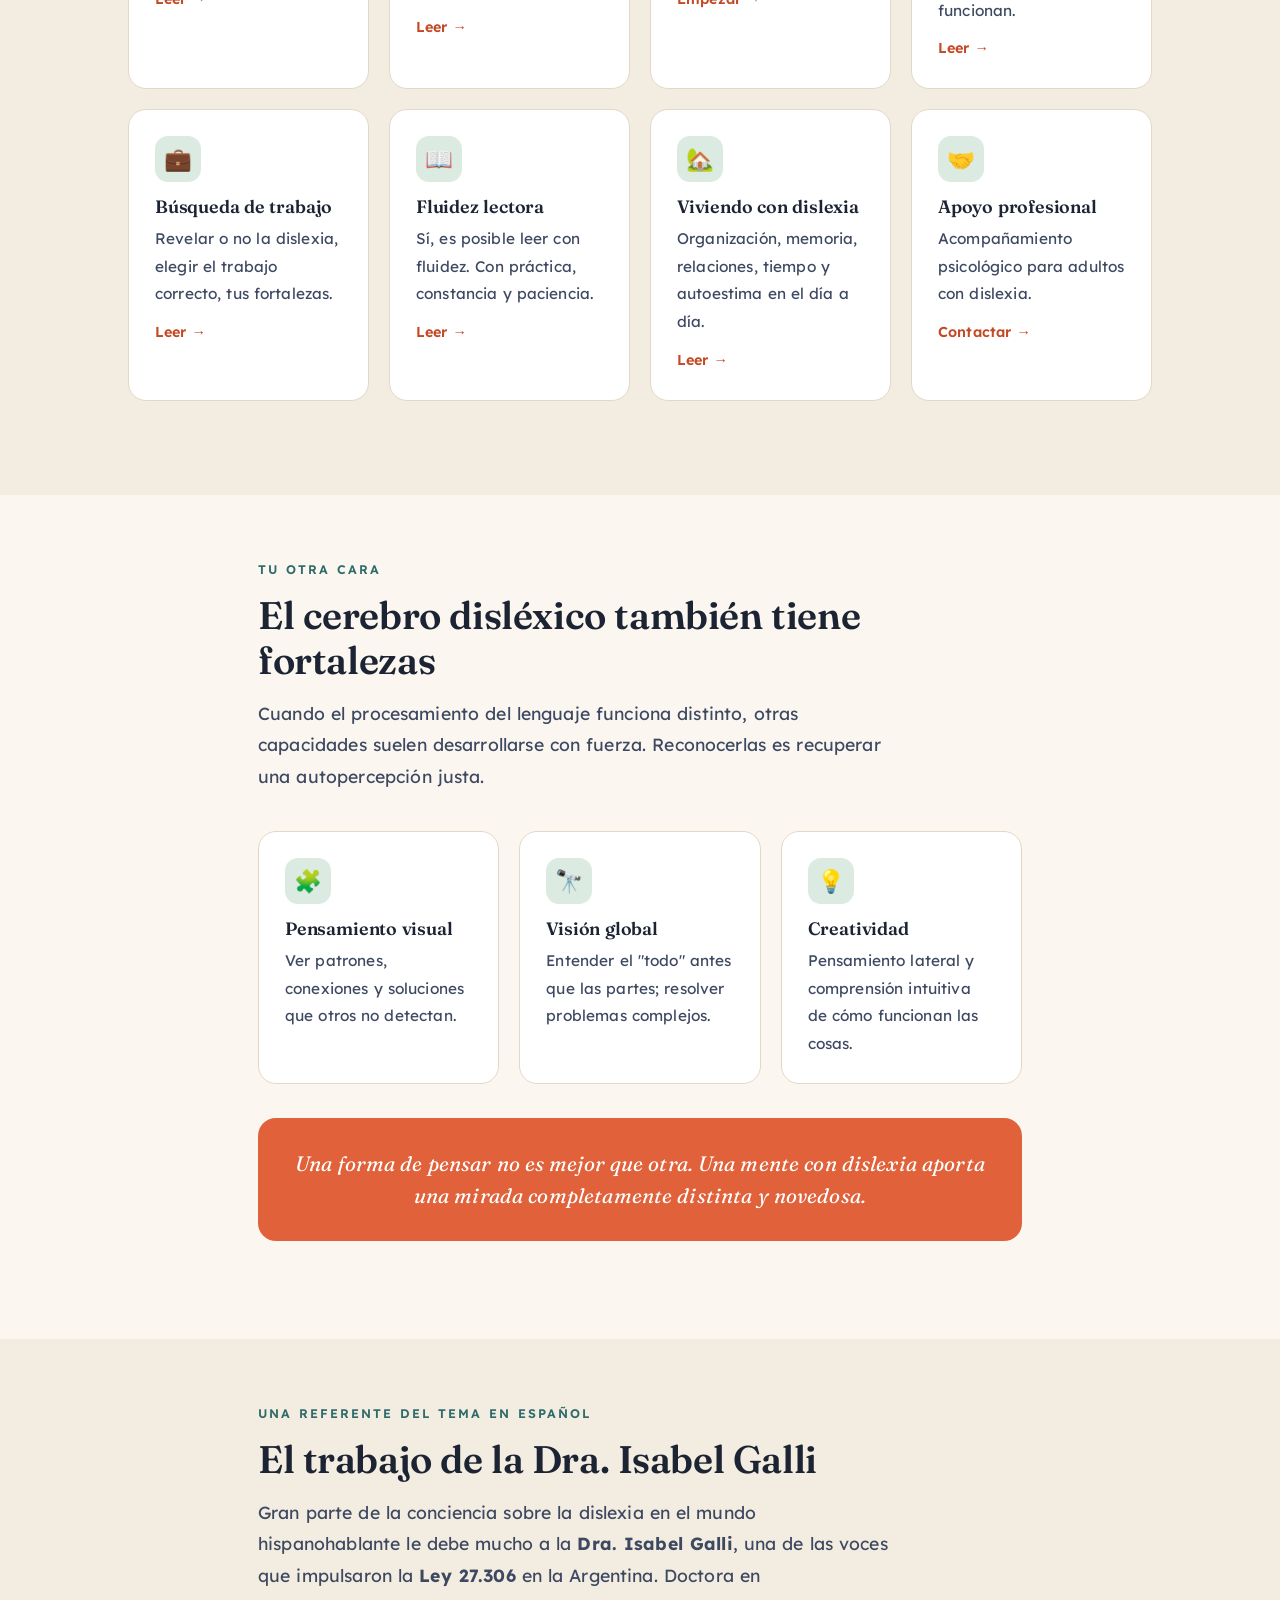
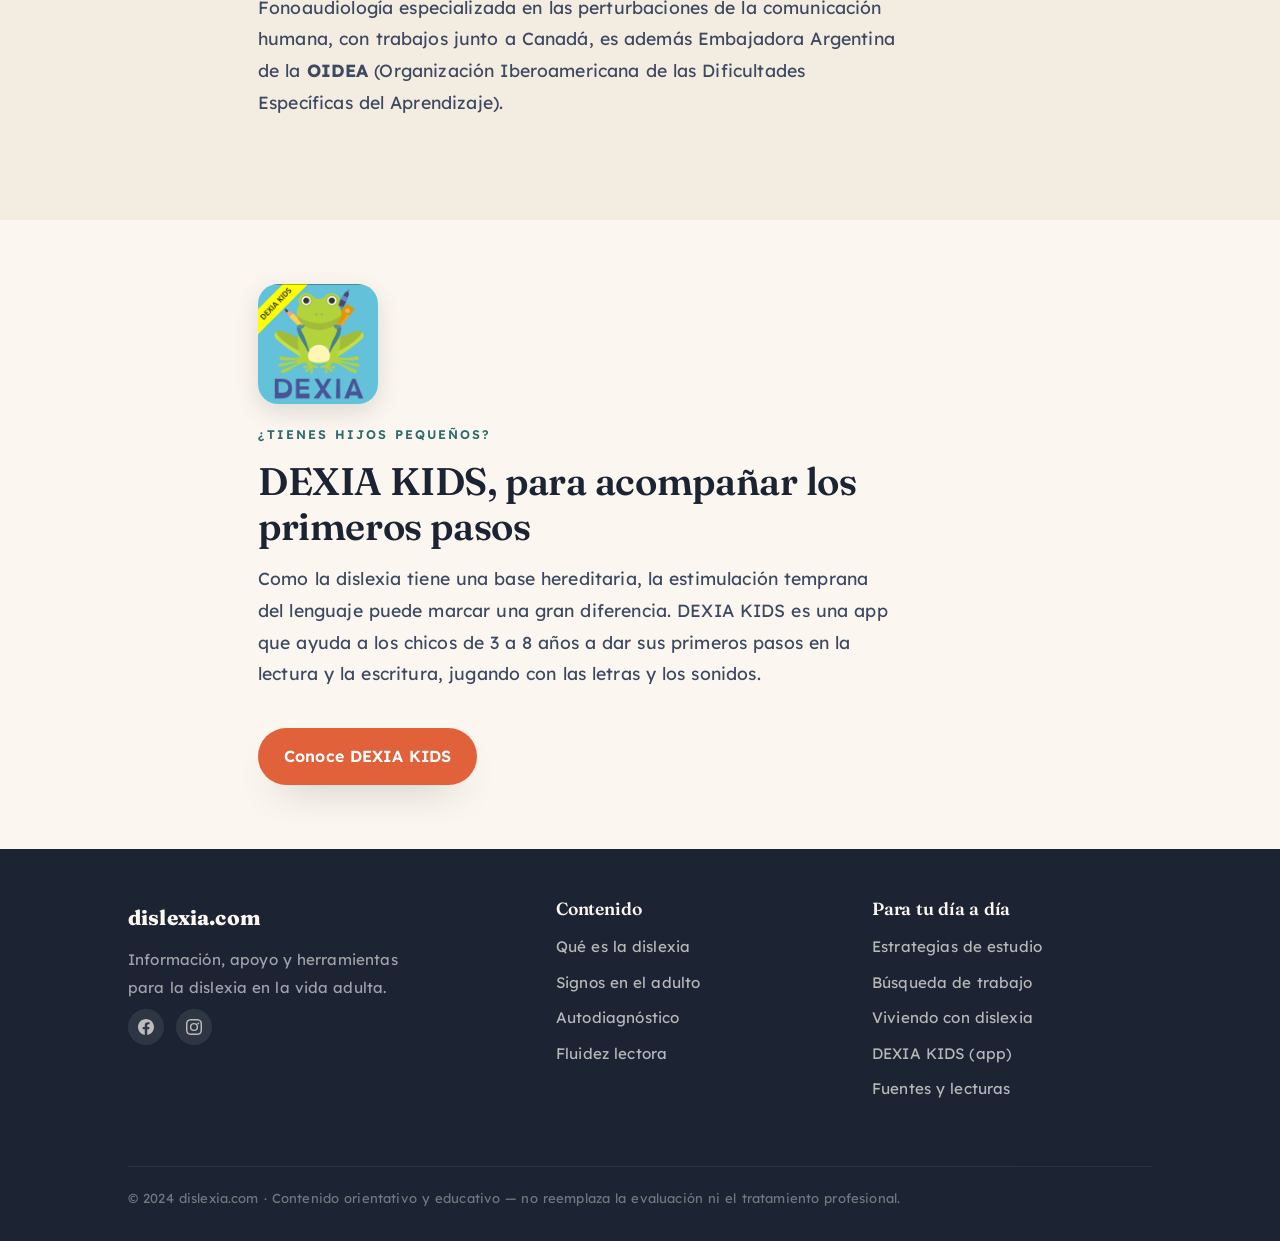
==== commit faf24436: "Add files via upload" ====
--- a/index.html
+++ b/index.html
@@ -94,7 +94,7 @@
     <h2>Recorre el sitio según lo que necesites hoy</h2>
     <p class="sec-intro">Cada sección reúne información clara y herramientas concretas. Entra por donde te haga sentido.</p>
     <div class="cards">
-      <a href="que-es.html" class="card reveal"><div class="ico">🧠</div><h3>¿Qué es la dislexia?</h3><p>Una forma neurodivergente de procesar el lenguaje. Sin mitos ni culpa.</p><span class="more">Leer →</span></a>
+      <a href="que-es.html" class="card reveal"><div class="ico">🧠</div><h3>¿Qué es la dislexia?</h3><p>Una forma diferente de procesar el lenguaje. Sin mitos ni culpa.</p><span class="more">Leer →</span></a>
       <a href="signos.html" class="card reveal"><div class="ico">🔎</div><h3>Signos en el adulto</h3><p>Cómo se manifiesta más allá de la lectura: memoria, organización, fatiga.</p><span class="more">Leer →</span></a>
       <a href="autodiagnostico.html" class="card reveal"><div class="ico">📝</div><h3>Autodiagnóstico</h3><p>Cuestionario orientativo + espacio de reflexión sobre tu experiencia.</p><span class="more">Empezar →</span></a>
       <a href="estudio.html" class="card reveal"><div class="ico">📚</div><h3>Estrategias de estudio</h3><p>Métodos visuales, auditivos y de organización que funcionan.</p><span class="more">Leer →</span></a>
@@ -188,7 +188,7 @@
 <script data-goatcounter="https://cpampliega.goatcounter.com/count"
         async src="//gc.zgo.at/count.js"></script>
 <!-- Botón flotante de WhatsApp -->
-<a href="https://wa.me/5491130303344?text=Hola%2C%20me%20interesa%20coordinar%20la%20consulta%20sin%20costo."
+<a href="https://wa.me/5491130303344?text=Hola%2C%20me%20gustar%C3%ADa%20hacer%20una%20consulta.%20%C2%BFC%C3%B3mo%20podemos%20coordinar%3F"
    target="_blank" rel="noopener"
    class="wa-float" aria-label="Escribir por WhatsApp">
   <svg viewBox="0 0 24 24" width="30" height="30" fill="#fff" aria-hidden="true"><path d="M19.05 4.91A9.82 9.82 0 0 0 12.04 2C6.58 2 2.13 6.45 2.13 11.91c0 1.75.46 3.45 1.32 4.95L2.05 22l5.25-1.38a9.9 9.9 0 0 0 4.74 1.21h.004c5.46 0 9.91-4.45 9.91-9.91 0-2.65-1.03-5.14-2.9-7.01zm-7.01 15.24h-.003a8.23 8.23 0 0 1-4.19-1.15l-.3-.18-3.12.82.83-3.04-.2-.31a8.18 8.18 0 0 1-1.26-4.38c0-4.54 3.7-8.24 8.25-8.24a8.2 8.2 0 0 1 5.83 2.42 8.18 8.18 0 0 1 2.41 5.83c0 4.54-3.7 8.24-8.24 8.24zm4.52-6.16c-.25-.12-1.47-.72-1.69-.81-.23-.08-.39-.12-.56.12-.16.25-.64.81-.79.97-.14.17-.29.19-.54.06-.25-.12-1.05-.39-1.99-1.23-.74-.66-1.23-1.47-1.38-1.72-.14-.25-.01-.38.11-.51.11-.11.25-.29.37-.43.13-.14.17-.25.25-.41.08-.17.04-.31-.02-.43-.06-.12-.56-1.34-.76-1.84-.2-.48-.4-.42-.56-.43-.14-.01-.31-.01-.47-.01-.17 0-.43.06-.66.31-.23.25-.86.85-.86 2.07 0 1.22.89 2.4 1.01 2.56.12.17 1.75 2.67 4.23 3.74.59.26 1.05.41 1.41.52.59.19 1.13.16 1.56.1.48-.07 1.47-.6 1.67-1.18.21-.58.21-1.07.14-1.18-.06-.11-.22-.17-.47-.29z"/></svg>
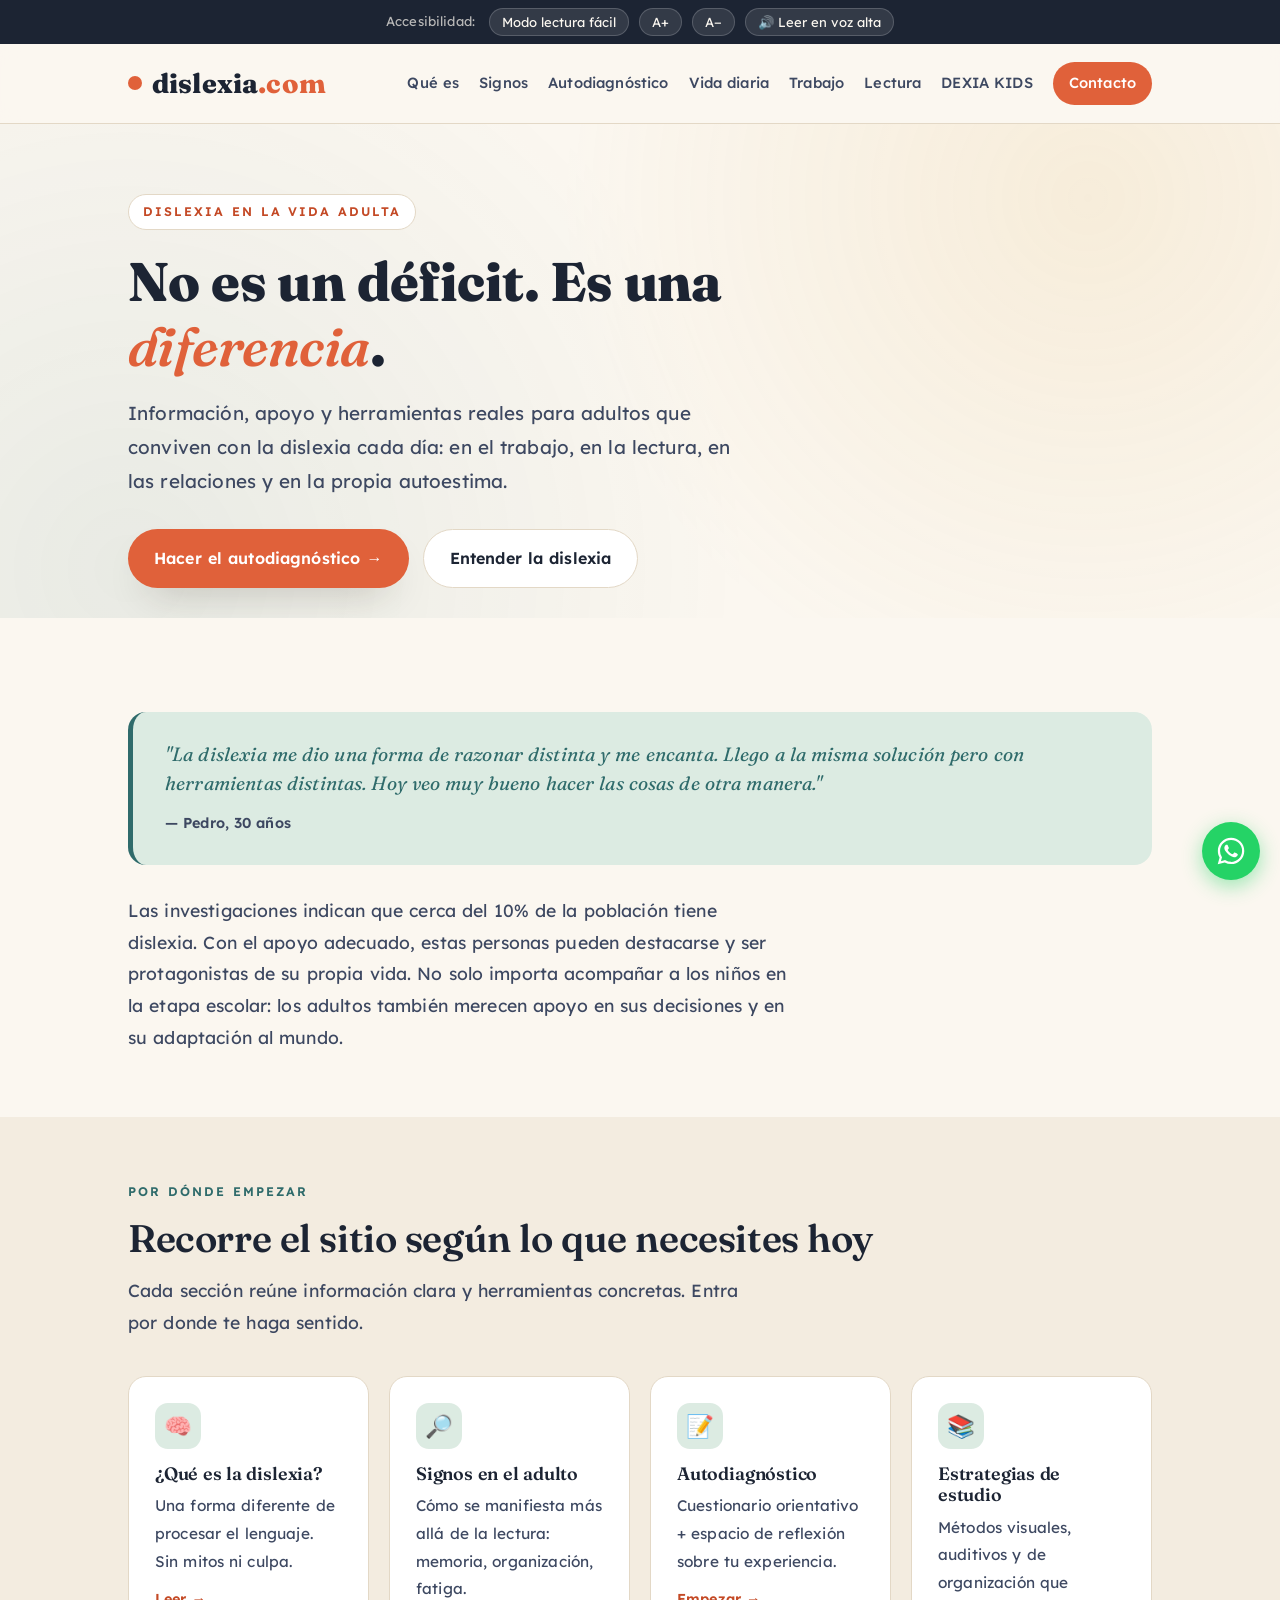
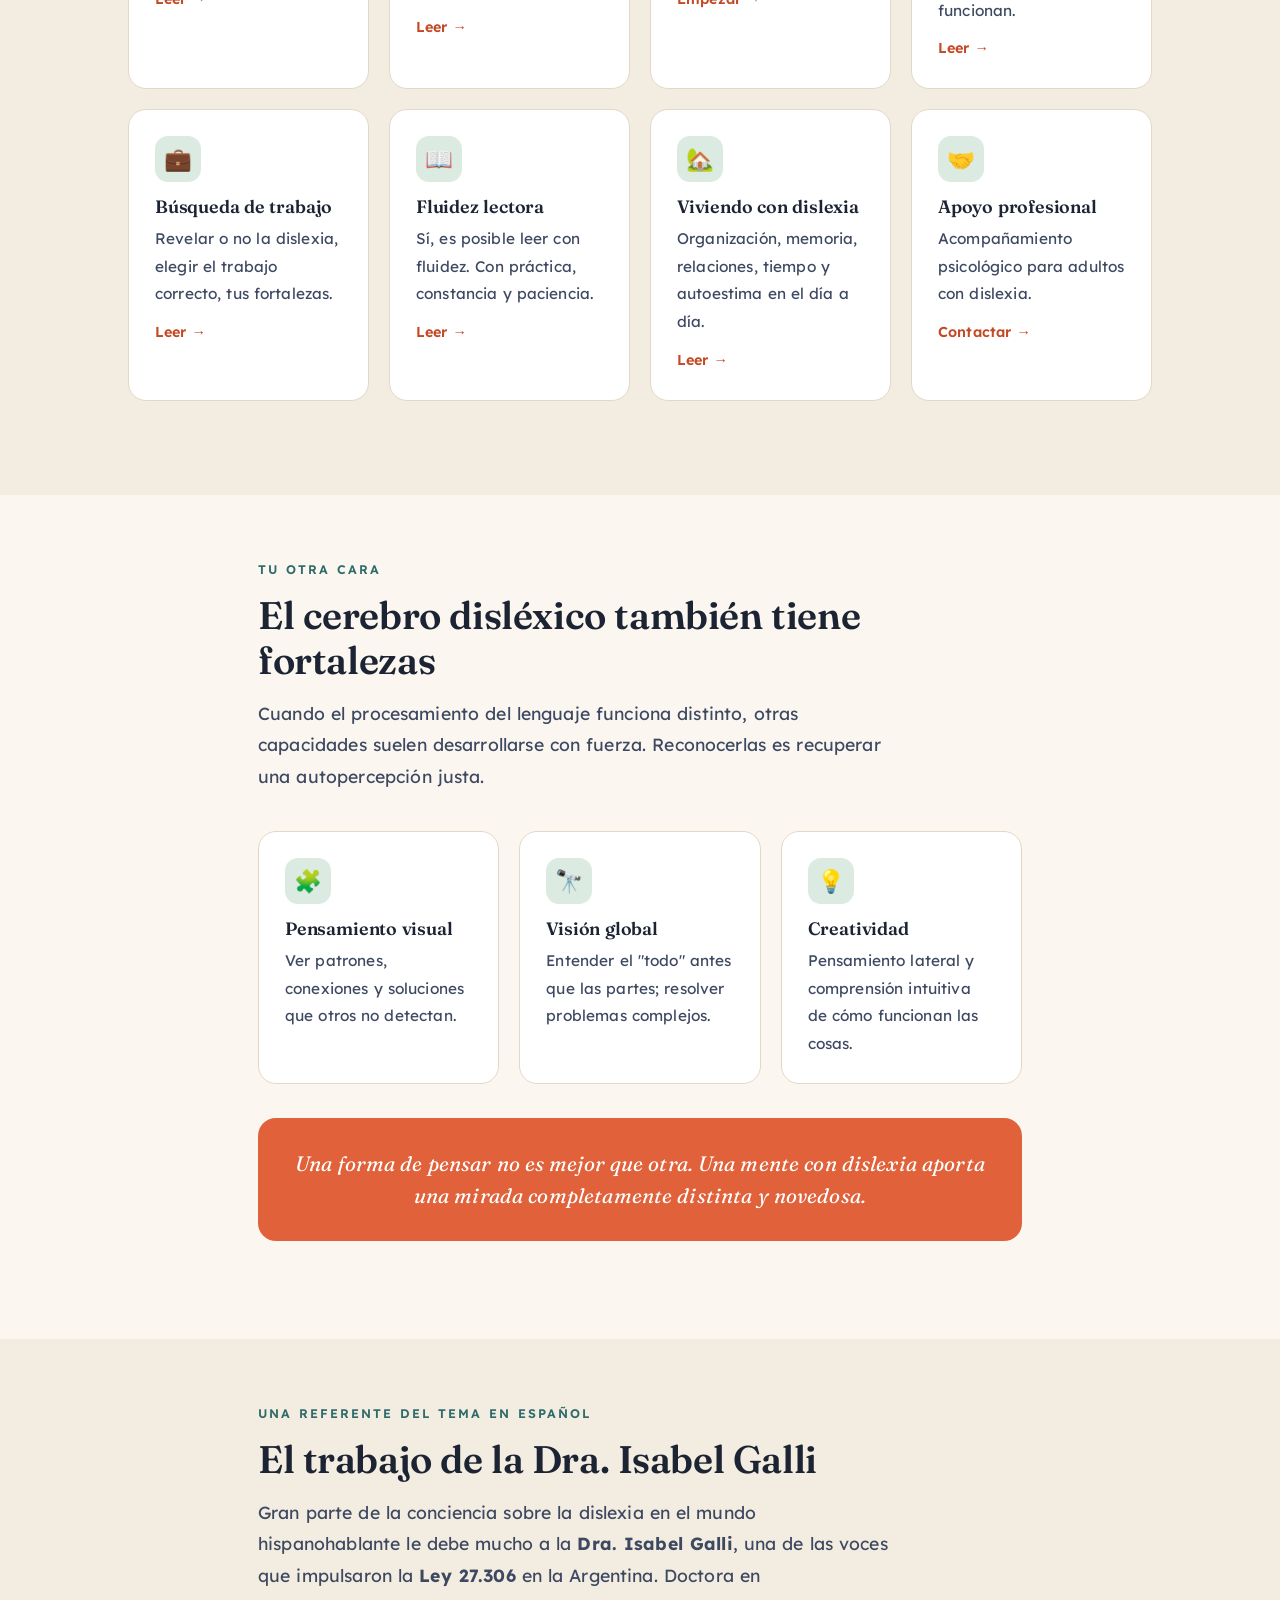
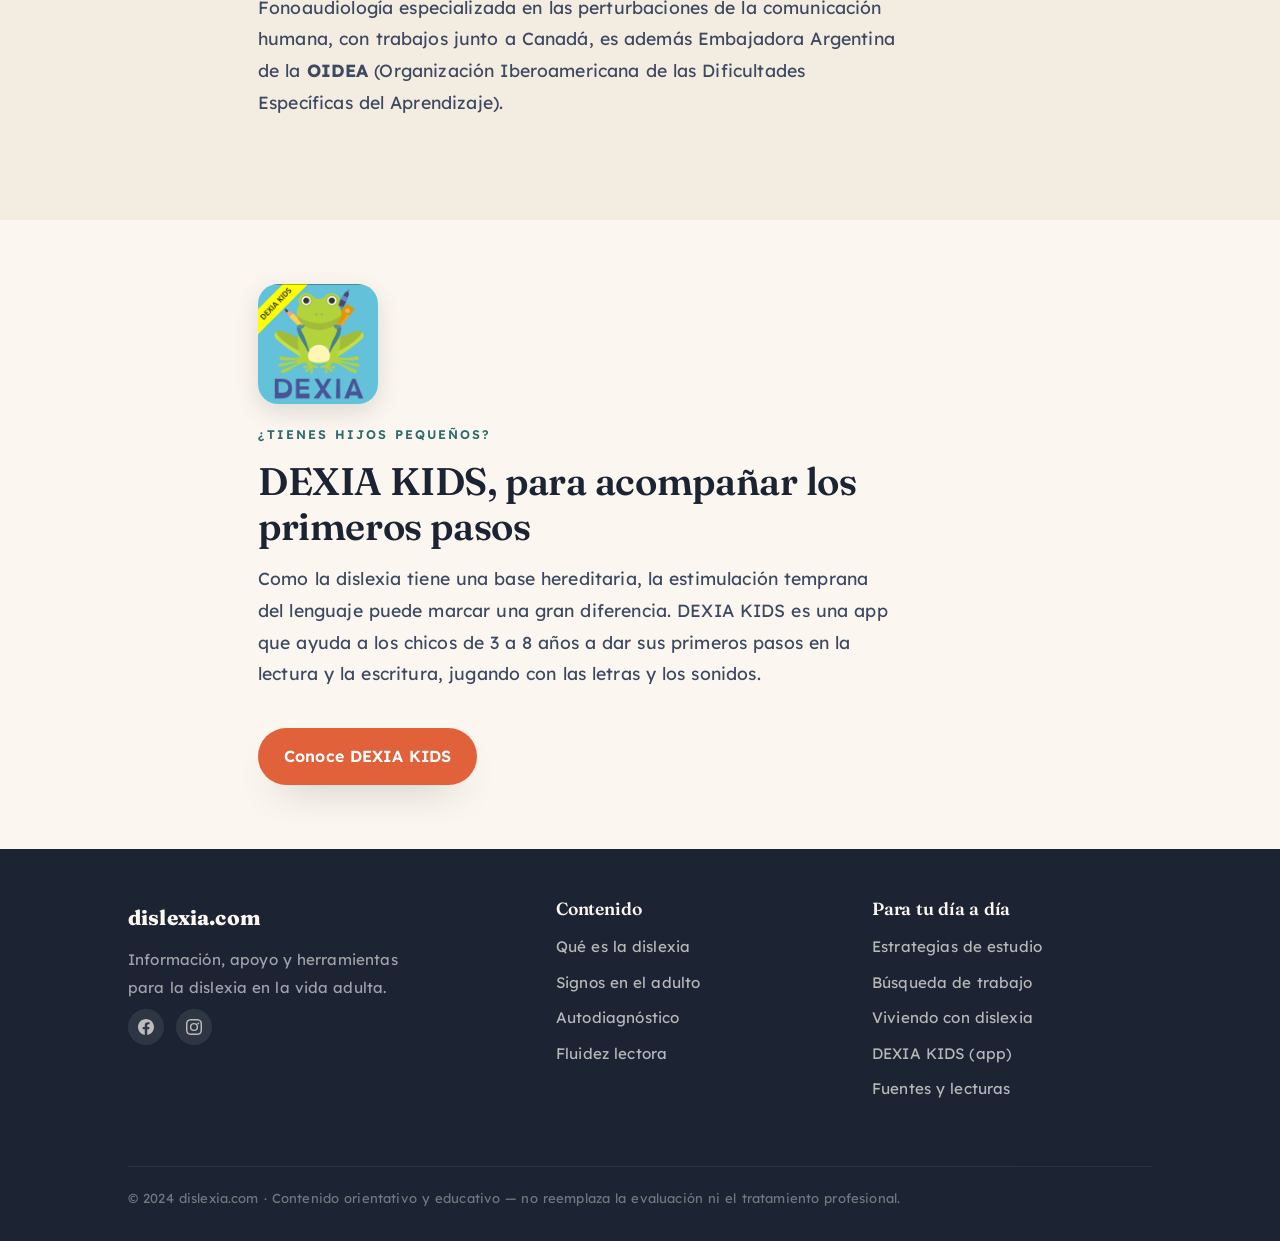
==== commit 65a52f1c: "Add files via upload" ====
--- a/index.html
+++ b/index.html
@@ -70,7 +70,7 @@
   <div class="wrap">
     <span class="eyebrow">Dislexia en la vida adulta</span>
     <h1>No es un déficit. Es una <em>diferencia</em>.</h1>
-    <p class="lead">Información, apoyo y herramientas reales para adultos que conviven con la dislexia cada día — en el trabajo, en la lectura, en las relaciones y en la propia autoestima.</p>
+    <p class="lead">Información, apoyo y herramientas reales para adultos que conviven con la dislexia cada día: en el trabajo, en la lectura, en las relaciones y en la propia autoestima.</p>
     <div class="cta-row" style="margin-top:30px">
       <a href="autodiagnostico.html" class="btn btn-primary">Hacer el autodiagnóstico →</a>
       <a href="que-es.html" class="btn btn-ghost">Entender la dislexia</a>
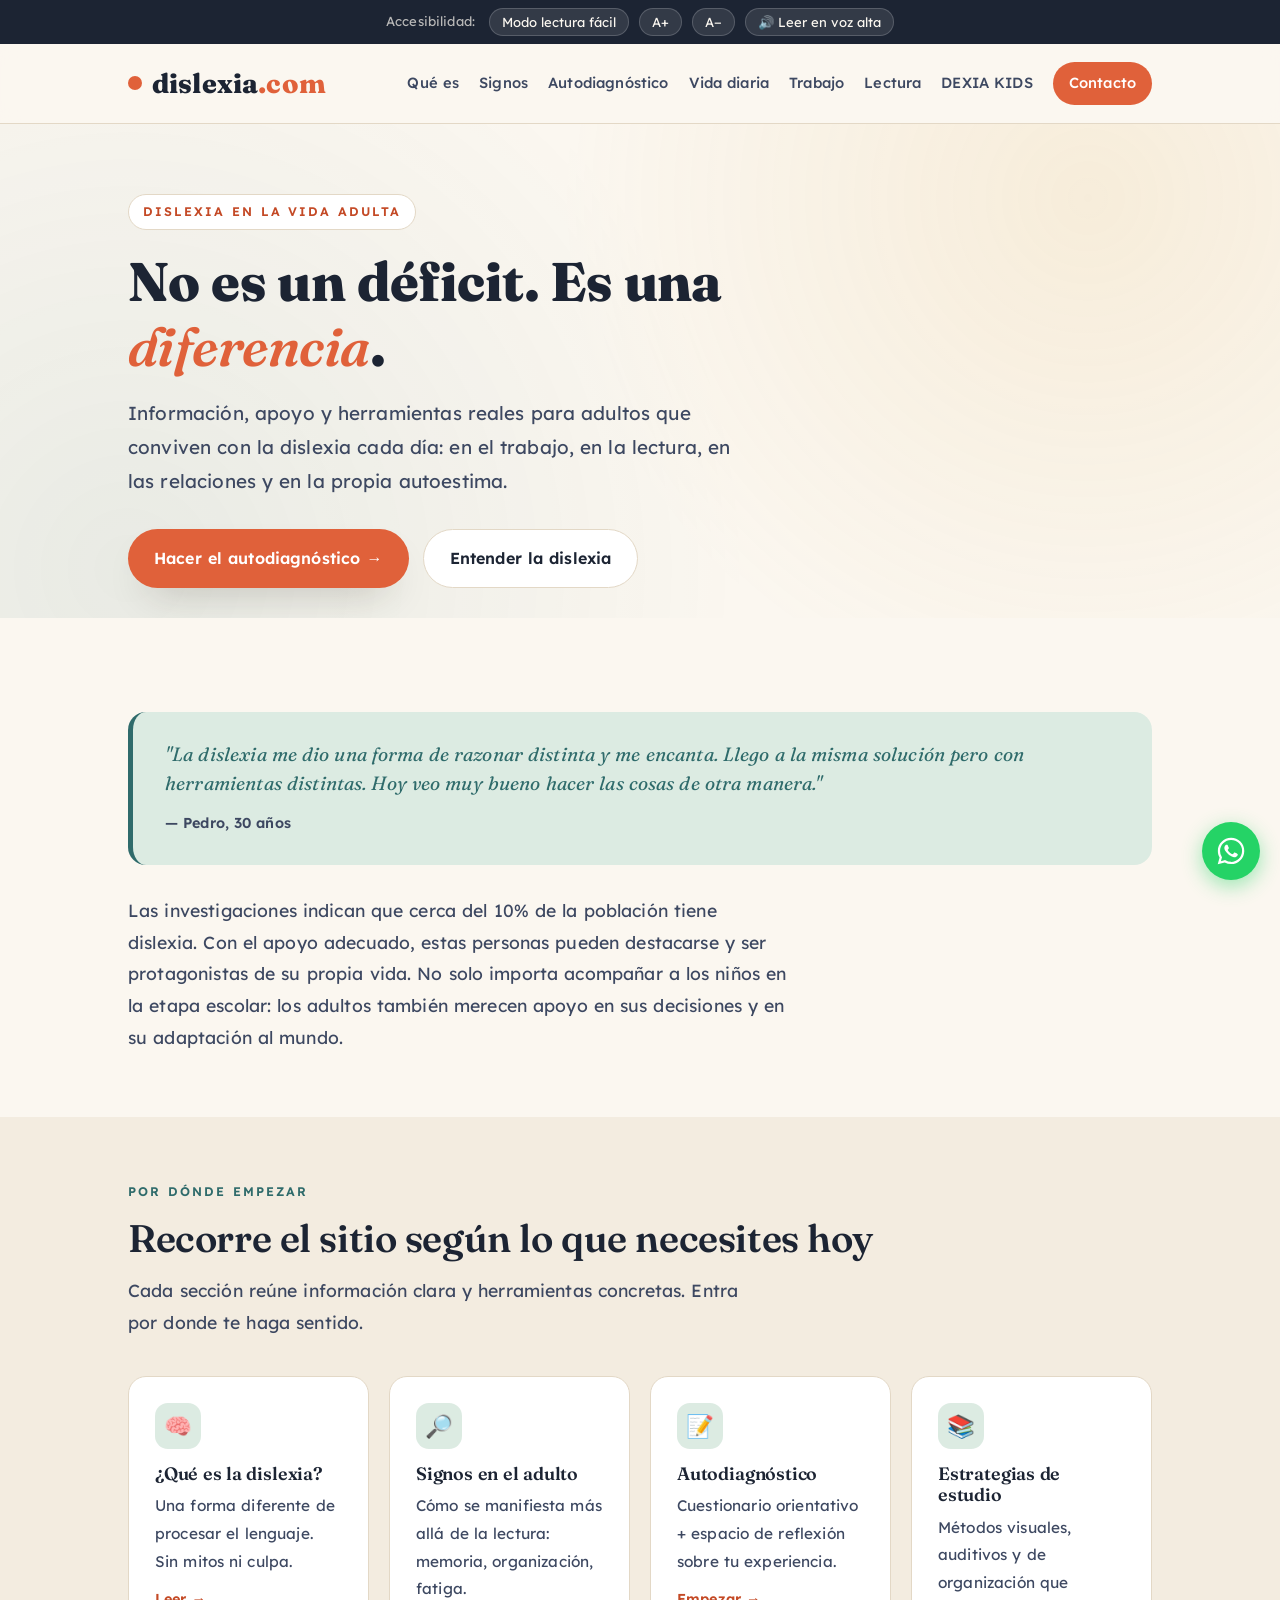
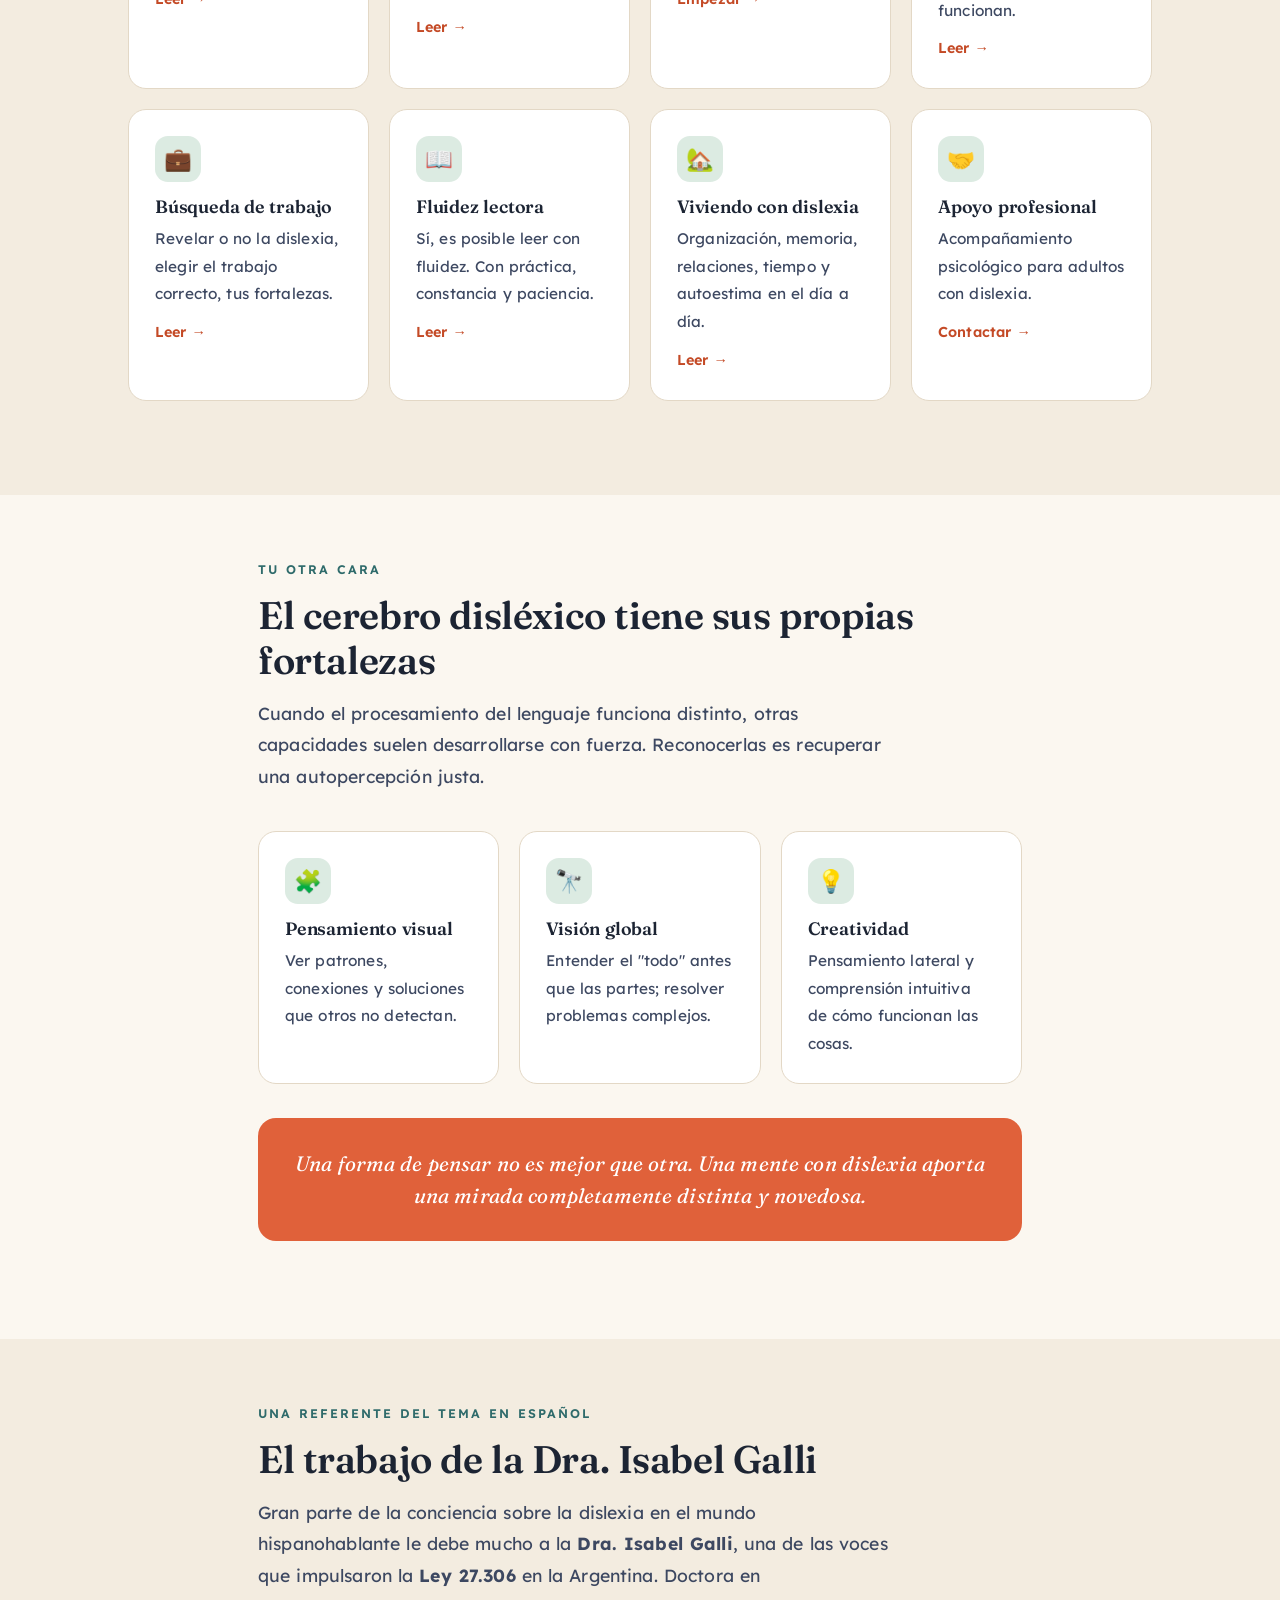
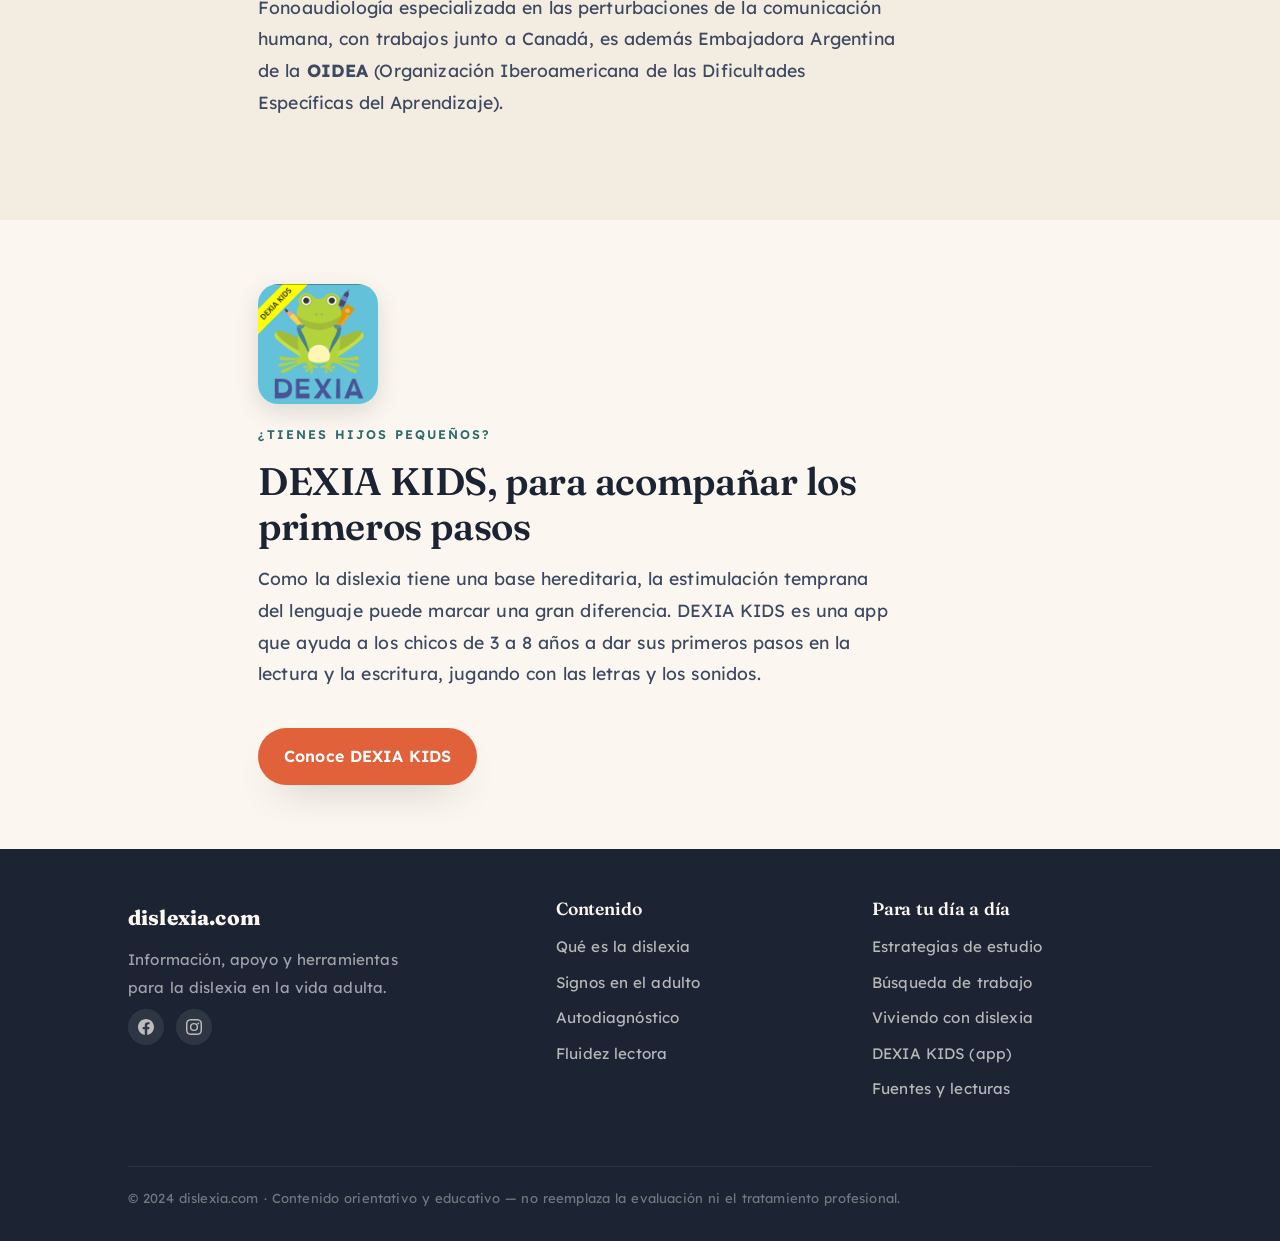
==== commit 39c2a27f: "Update index.html" ====
--- a/index.html
+++ b/index.html
@@ -109,7 +109,7 @@
 <section class="block">
   <div class="wrap" style="max-width:820px">
     <span class="sec-tag">Tu otra cara</span>
-    <h2>El cerebro disléxico también tiene fortalezas</h2>
+    <h2>El cerebro disléxico tiene sus propias fortalezas</h2>
     <p class="sec-intro">Cuando el procesamiento del lenguaje funciona distinto, otras capacidades suelen desarrollarse con fuerza. Reconocerlas es recuperar una autopercepción justa.</p>
     <div class="cards">
       <div class="card reveal"><div class="ico">🧩</div><h3>Pensamiento visual</h3><p>Ver patrones, conexiones y soluciones que otros no detectan.</p></div>
@@ -164,7 +164,7 @@
       <a href="dexia-kids.html">DEXIA KIDS (app)</a>
       <a href="fuentes.html">Fuentes y lecturas</a>
     </div>
-    <div class="legal" id="gc-visitors" style="display:none">Gracias a nuestros <span id="gc-count">XXX</span> visitantes en 2026.</div>
+    <div class="legal" id="gc-visitors" style="display:none">Gracias a nuestros <span id="gc-count">XXX</span> visitantes desde el 15 de junio de 2026.</div>
     <div class="legal">© 2024 dislexia.com · Contenido orientativo y educativo — no reemplaza la evaluación ni el tratamiento profesional.</div>
   </div>
 </footer>
@@ -174,7 +174,6 @@
   fetch('https://cpampliega.goatcounter.com/counter/TOTAL.json')
     .then(function(r){ return r.ok ? r.json() : Promise.reject(); })
     .then(function(d){
-      // d.count_unique es el conteo de visitantes (sin formatear suele venir en count_unique o count)
       var raw = (d.count_unique != null ? d.count_unique : d.count);
       var n = parseInt(String(raw).replace(/[^0-9]/g,''), 10);
       if (isNaN(n) || n < 1) return;
